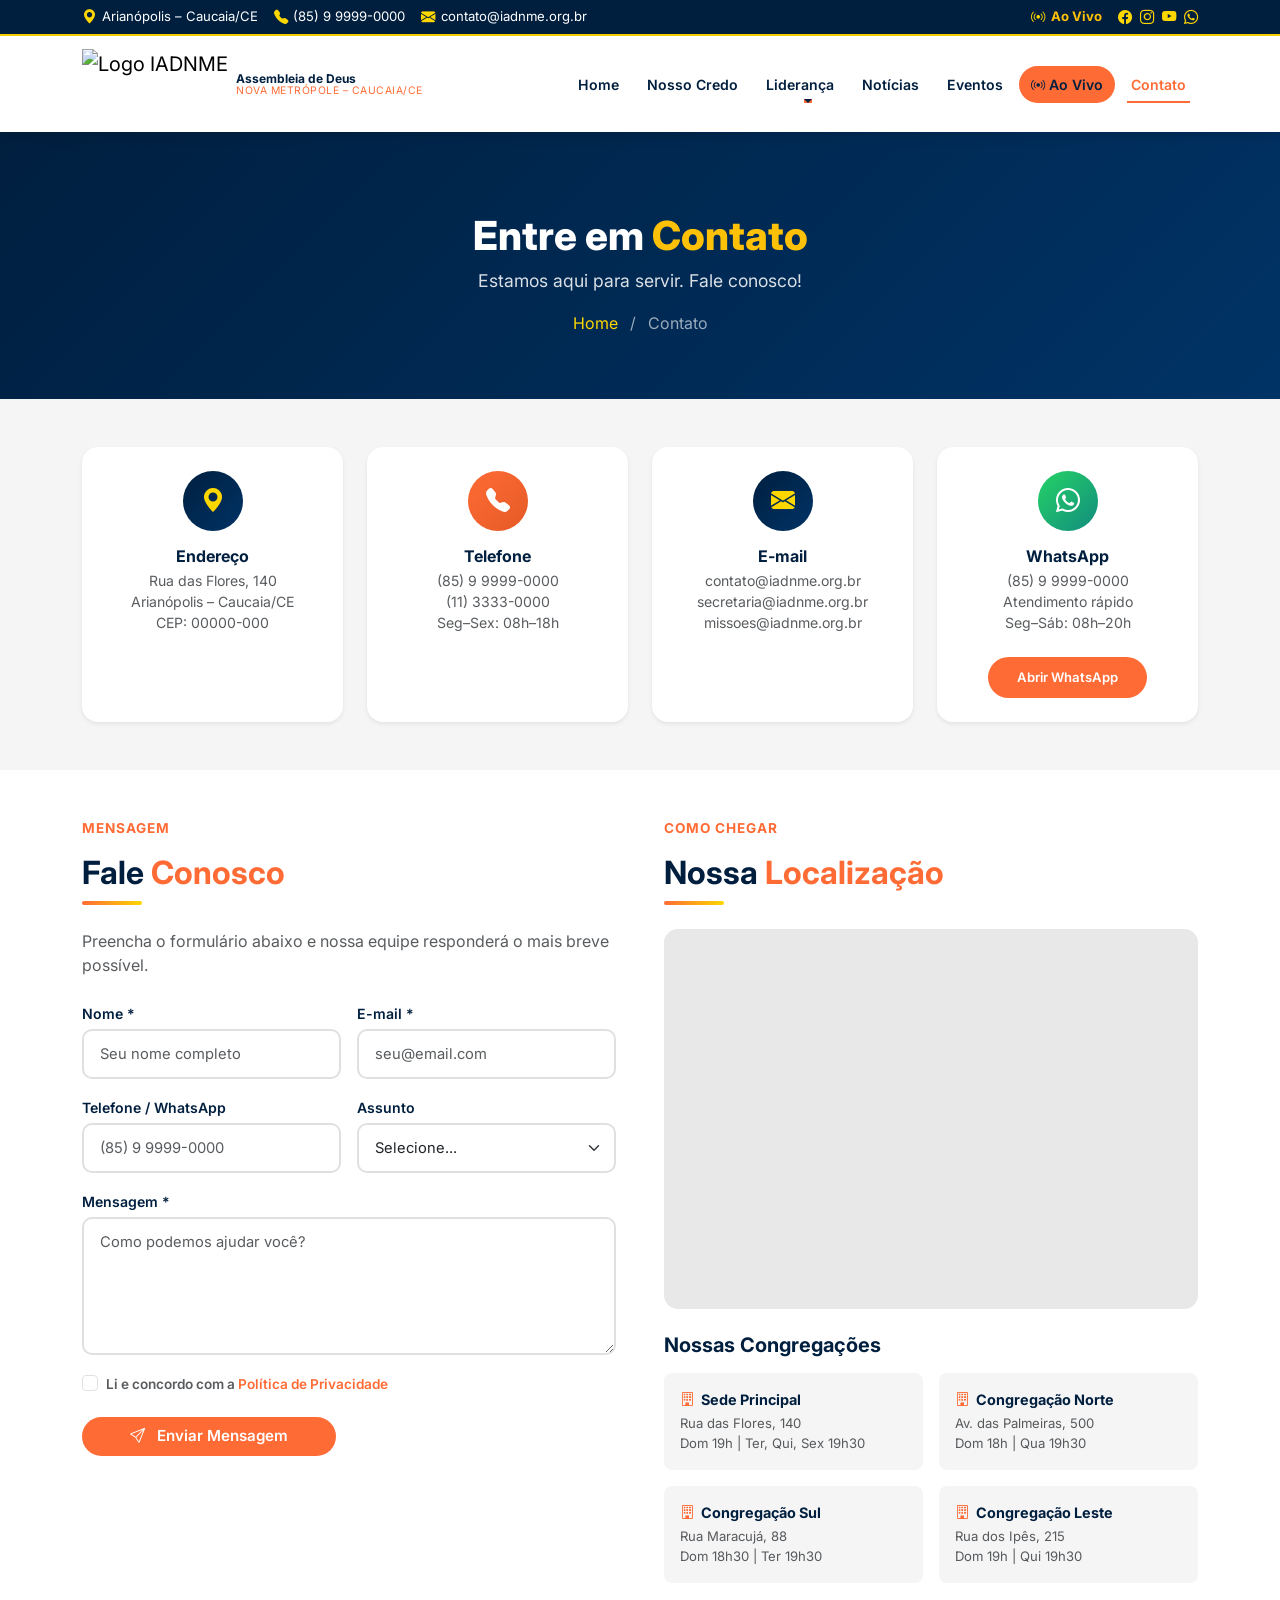
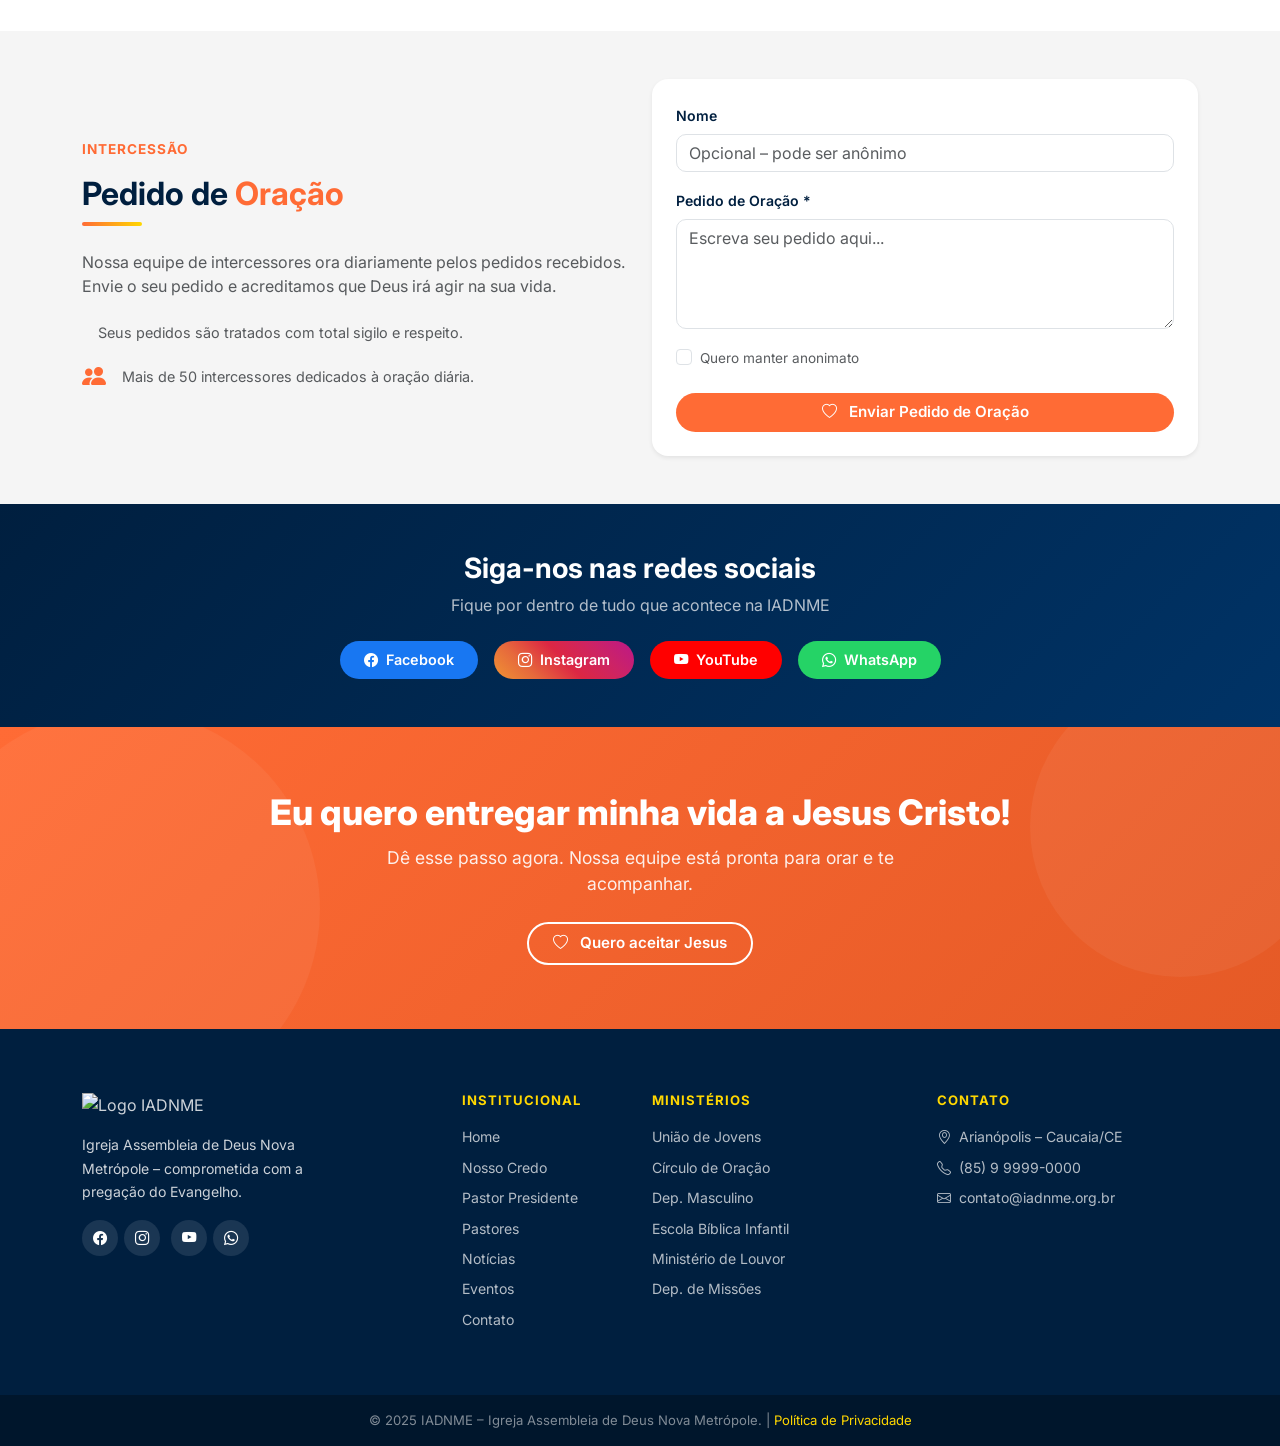
==== contato.html @ e9de9cc8 "feat: use real church images and update data (address, pastor, events) - Navbar logo: reference img/" ====
<!DOCTYPE html>
<html lang="pt-BR">
<head>
  <meta charset="UTF-8" />
  <meta name="viewport" content="width=device-width, initial-scale=1.0" />
  <title>Contato – IADNME</title>
  <link rel="stylesheet" href="https://cdn.jsdelivr.net/npm/bootstrap@5.3.3/dist/css/bootstrap.min.css" />
  <link rel="stylesheet" href="https://cdn.jsdelivr.net/npm/bootstrap-icons@1.11.3/font/bootstrap-icons.min.css" />
  <link href="https://fonts.googleapis.com/css2?family=Inter:wght@300;400;600;700;800&display=swap" rel="stylesheet" />
  <link rel="stylesheet" href="css/style.css" />
  <style>body { font-family: 'Inter', sans-serif; }</style>
</head>
<body>

<!-- TOP BAR -->
<div id="topbar">
  <div class="container">
    <div class="d-flex flex-wrap justify-content-between align-items-center gap-2">
      <div class="d-flex flex-wrap gap-3">
        <span class="topbar-item"><i class="bi bi-geo-alt-fill"></i> Arianópolis – Caucaia/CE</span>
        <span class="topbar-item"><i class="bi bi-telephone-fill"></i> (85) 9 9999-0000</span>
        <span class="topbar-item"><i class="bi bi-envelope-fill"></i> contato@iadnme.org.br</span>
      </div>
      <div class="d-flex align-items-center gap-3">
        <a href="culto-ao-vivo.html" class="topbar-item text-warning fw-bold"><i class="bi bi-broadcast"></i> Ao Vivo</a>
        <div class="d-flex gap-2">
          <a href="#"><i class="bi bi-facebook"></i></a><a href="#"><i class="bi bi-instagram"></i></a>
          <a href="#"><i class="bi bi-youtube"></i></a><a href="#"><i class="bi bi-whatsapp"></i></a>
        </div>
      </div>
    </div>
  </div>
</div>

<!-- NAVBAR -->
<nav id="mainNav" class="navbar navbar-expand-lg">
  <div class="container">
    <a class="navbar-brand d-flex align-items-center gap-2" href="index.html">
      <img src="img/logo.png" onerror="this.onerror=null;this.src='https://placehold.co/70x70/001F3F/FFD700?text=IADNME'" style="height:70px;width:auto;" alt="Logo IADNME" />
      <div class="brand-text d-none d-sm-block"><div class="brand-name">Assembleia de Deus</div><div class="brand-sub">Nova Metrópole – Caucaia/CE</div></div>
    </a>
    <button class="navbar-toggler border-0" type="button" data-bs-toggle="collapse" data-bs-target="#navMenu"><span class="navbar-toggler-icon"></span></button>
    <div class="collapse navbar-collapse" id="navMenu">
      <ul class="navbar-nav ms-auto align-items-lg-center gap-lg-1">
        <li class="nav-item"><a class="nav-link" href="index.html">Home</a></li>
        <li class="nav-item"><a class="nav-link" href="credo.html">Nosso Credo</a></li>
        <li class="nav-item dropdown">
          <a class="nav-link dropdown-toggle" href="#" data-bs-toggle="dropdown">Liderança</a>
          <ul class="dropdown-menu border-0 shadow">
            <li><a class="dropdown-item" href="pastor.html">Pastor Presidente</a></li>
            <li><a class="dropdown-item" href="pastores.html">Pastores</a></li>
          </ul>
        </li>
        <li class="nav-item"><a class="nav-link" href="noticias.html">Notícias</a></li>
        <li class="nav-item"><a class="nav-link" href="eventos.html">Eventos</a></li>
        <li class="nav-item"><a class="nav-link nav-ao-vivo" href="culto-ao-vivo.html"><i class="bi bi-broadcast me-1"></i>Ao Vivo</a></li>
        <li class="nav-item"><a class="nav-link active" href="contato.html">Contato</a></li>
      </ul>
    </div>
  </div>
</nav>

<!-- PAGE HERO -->
<section class="page-hero">
  <div class="container">
    <h1>Entre em <span class="text-warning">Contato</span></h1>
    <p class="mt-2">Estamos aqui para servir. Fale conosco!</p>
    <div class="breadcrumb-custom">
      <a href="index.html">Home</a> <span class="mx-2">/</span> <span>Contato</span>
    </div>
  </div>
</section>

<!-- CARDS DE CONTATO -->
<section class="py-5 bg-cinza">
  <div class="container">
    <div class="row g-4 justify-content-center">
      <div class="col-sm-6 col-lg-3">
        <div class="text-center p-4 rounded-4 bg-white shadow-sm h-100">
          <div style="width:60px;height:60px;background:linear-gradient(135deg,#001F3F,#003366);border-radius:50%;display:flex;align-items:center;justify-content:center;margin:0 auto 1rem;font-size:1.5rem;color:#FFD700;">
            <i class="bi bi-geo-alt-fill"></i>
          </div>
          <h6 class="fw-bold text-azul mb-1">Endereço</h6>
          <p class="text-muted" style="font-size:.88rem;">Rua das Flores, 140<br>Arianópolis – Caucaia/CE<br>CEP: 00000-000</p>
        </div>
      </div>
      <div class="col-sm-6 col-lg-3">
        <div class="text-center p-4 rounded-4 bg-white shadow-sm h-100">
          <div style="width:60px;height:60px;background:linear-gradient(135deg,#FF6B35,#e55a26);border-radius:50%;display:flex;align-items:center;justify-content:center;margin:0 auto 1rem;font-size:1.5rem;color:#fff;">
            <i class="bi bi-telephone-fill"></i>
          </div>
          <h6 class="fw-bold text-azul mb-1">Telefone</h6>
          <p class="text-muted" style="font-size:.88rem;">(85) 9 9999-0000<br>(11) 3333-0000<br>Seg–Sex: 08h–18h</p>
        </div>
      </div>
      <div class="col-sm-6 col-lg-3">
        <div class="text-center p-4 rounded-4 bg-white shadow-sm h-100">
          <div style="width:60px;height:60px;background:linear-gradient(135deg,#001F3F,#003366);border-radius:50%;display:flex;align-items:center;justify-content:center;margin:0 auto 1rem;font-size:1.5rem;color:#FFD700;">
            <i class="bi bi-envelope-fill"></i>
          </div>
          <h6 class="fw-bold text-azul mb-1">E-mail</h6>
          <p class="text-muted" style="font-size:.88rem;">contato@iadnme.org.br<br>secretaria@iadnme.org.br<br>missoes@iadnme.org.br</p>
        </div>
      </div>
      <div class="col-sm-6 col-lg-3">
        <div class="text-center p-4 rounded-4 bg-white shadow-sm h-100">
          <div style="width:60px;height:60px;background:linear-gradient(135deg,#25D366,#128C7E);border-radius:50%;display:flex;align-items:center;justify-content:center;margin:0 auto 1rem;font-size:1.5rem;color:#fff;">
            <i class="bi bi-whatsapp"></i>
          </div>
          <h6 class="fw-bold text-azul mb-1">WhatsApp</h6>
          <p class="text-muted" style="font-size:.88rem;">(85) 9 9999-0000<br>Atendimento rápido<br>Seg–Sáb: 08h–20h</p>
          <a href="#" class="btn-laranja mt-2" style="font-size:.82rem;">Abrir WhatsApp</a>
        </div>
      </div>
    </div>
  </div>
</section>

<!-- FORMULÁRIO + MAPA -->
<section id="localizacao" class="py-5">
  <div class="container">
    <div class="row g-5">
      <!-- Formulário -->
      <div class="col-lg-6">
        <p class="text-laranja fw-bold text-uppercase" style="font-size:.85rem;letter-spacing:1px;">Mensagem</p>
        <h2 class="section-title">Fale <span>Conosco</span></h2>
        <div class="section-divider" style="margin-left:0;"></div>
        <p class="text-muted mb-4">Preencha o formulário abaixo e nossa equipe responderá o mais breve possível.</p>

        <form id="formContato" class="contact-form">
          <div class="row g-3">
            <div class="col-sm-6">
              <label class="form-label">Nome *</label>
              <input type="text" class="form-control" placeholder="Seu nome completo" required />
            </div>
            <div class="col-sm-6">
              <label class="form-label">E-mail *</label>
              <input type="email" class="form-control" placeholder="seu@email.com" required />
            </div>
            <div class="col-sm-6">
              <label class="form-label">Telefone / WhatsApp</label>
              <input type="tel" class="form-control" placeholder="(85) 9 9999-0000" />
            </div>
            <div class="col-sm-6">
              <label class="form-label">Assunto</label>
              <select class="form-select">
                <option value="">Selecione...</option>
                <option>Informações gerais</option>
                <option>Pastoreio / Aconselhamento</option>
                <option>Pedido de oração</option>
                <option>Eventos / Reservas</option>
                <option>Missões</option>
                <option>Imprensa / Mídia</option>
                <option>Outros</option>
              </select>
            </div>
            <div class="col-12">
              <label class="form-label">Mensagem *</label>
              <textarea class="form-control" rows="5" placeholder="Como podemos ajudar você?" required></textarea>
            </div>
            <div class="col-12">
              <div class="form-check">
                <input class="form-check-input" type="checkbox" id="privCheck" required />
                <label class="form-check-label text-muted" for="privCheck" style="font-size:.85rem;">
                  Li e concordo com a <a href="#" class="text-laranja">Política de Privacidade</a>
                </label>
              </div>
            </div>
            <div class="col-12">
              <button type="submit" class="btn-laranja px-5 py-2">
                <i class="bi bi-send me-2"></i> Enviar Mensagem
              </button>
            </div>
          </div>
        </form>
      </div>

      <!-- Mapa e endereços -->
      <div class="col-lg-6">
        <p class="text-laranja fw-bold text-uppercase" style="font-size:.85rem;letter-spacing:1px;">Como chegar</p>
        <h2 class="section-title">Nossa <span>Localização</span></h2>
        <div class="section-divider" style="margin-left:0;"></div>

        <div class="mapa-placeholder mb-4">
          <iframe
            src="https://www.google.com/maps/embed?pb=!1m18!1m12!1m3!1d3657.975!2d-46.6333!3d-23.5505!2m3!1f0!2f0!3f0!3m2!1i1024!2i768!4f13.1!3m3!1m2!1s0x0%3A0x0!2zMjPCsDMzJzAxLjgiUyA0NsKwMzgnMDAuMCJX!5e0!3m2!1spt-BR!2sbr!4v1234567890"
            allowfullscreen loading="lazy" referrerpolicy="no-referrer-when-downgrade"
            title="Localização IADNME"></iframe>
        </div>

        <!-- Congregações -->
        <h5 class="fw-bold text-azul mb-3">Nossas Congregações</h5>
        <div class="row g-3">
          <div class="col-sm-6">
            <div class="p-3 rounded-3 bg-cinza">
              <div class="fw-bold text-azul" style="font-size:.9rem;"><i class="bi bi-building text-laranja me-1"></i> Sede Principal</div>
              <div class="text-muted" style="font-size:.82rem;margin-top:.25rem;">Rua das Flores, 140<br>Dom 19h | Ter, Qui, Sex 19h30</div>
            </div>
          </div>
          <div class="col-sm-6">
            <div class="p-3 rounded-3 bg-cinza">
              <div class="fw-bold text-azul" style="font-size:.9rem;"><i class="bi bi-building text-laranja me-1"></i> Congregação Norte</div>
              <div class="text-muted" style="font-size:.82rem;margin-top:.25rem;">Av. das Palmeiras, 500<br>Dom 18h | Qua 19h30</div>
            </div>
          </div>
          <div class="col-sm-6">
            <div class="p-3 rounded-3 bg-cinza">
              <div class="fw-bold text-azul" style="font-size:.9rem;"><i class="bi bi-building text-laranja me-1"></i> Congregação Sul</div>
              <div class="text-muted" style="font-size:.82rem;margin-top:.25rem;">Rua Maracujá, 88<br>Dom 18h30 | Ter 19h30</div>
            </div>
          </div>
          <div class="col-sm-6">
            <div class="p-3 rounded-3 bg-cinza">
              <div class="fw-bold text-azul" style="font-size:.9rem;"><i class="bi bi-building text-laranja me-1"></i> Congregação Leste</div>
              <div class="text-muted" style="font-size:.82rem;margin-top:.25rem;">Rua dos Ipês, 215<br>Dom 19h | Qui 19h30</div>
            </div>
          </div>
        </div>
      </div>
    </div>
  </div>
</section>

<!-- PEDIDO DE ORAÇÃO -->
<section class="py-5 bg-cinza">
  <div class="container">
    <div class="row align-items-center g-4">
      <div class="col-lg-6">
        <p class="text-laranja fw-bold text-uppercase" style="font-size:.85rem;letter-spacing:1px;">Intercessão</p>
        <h2 class="section-title">Pedido de <span>Oração</span></h2>
        <div class="section-divider" style="margin-left:0;"></div>
        <p class="text-muted mb-4">Nossa equipe de intercessores ora diariamente pelos pedidos recebidos. Envie o seu pedido e acreditamos que Deus irá agir na sua vida.</p>
        <div class="d-flex align-items-center gap-3 mb-3">
          <i class="bi bi-shield-check-fill text-laranja fs-4"></i>
          <span class="text-muted" style="font-size:.9rem;">Seus pedidos são tratados com total sigilo e respeito.</span>
        </div>
        <div class="d-flex align-items-center gap-3">
          <i class="bi bi-people-fill text-laranja fs-4"></i>
          <span class="text-muted" style="font-size:.9rem;">Mais de 50 intercessores dedicados à oração diária.</span>
        </div>
      </div>
      <div class="col-lg-6">
        <div class="p-4 rounded-4 bg-white shadow-sm">
          <form>
            <div class="mb-3">
              <label class="form-label fw-semibold" style="font-size:.88rem;color:#001F3F;">Nome</label>
              <input type="text" class="form-control" placeholder="Opcional – pode ser anônimo" style="border-radius:10px;" />
            </div>
            <div class="mb-3">
              <label class="form-label fw-semibold" style="font-size:.88rem;color:#001F3F;">Pedido de Oração *</label>
              <textarea class="form-control" rows="4" placeholder="Escreva seu pedido aqui..." required style="border-radius:10px;"></textarea>
            </div>
            <div class="mb-4">
              <div class="form-check">
                <input class="form-check-input" type="checkbox" id="anonCheck" />
                <label class="form-check-label text-muted" for="anonCheck" style="font-size:.85rem;">Quero manter anonimato</label>
              </div>
            </div>
            <button type="submit" class="btn-laranja w-100 py-2" onclick="this.closest('form').addEventListener('submit',function(e){e.preventDefault();})">
              <i class="bi bi-heart me-2"></i> Enviar Pedido de Oração
            </button>
          </form>
        </div>
      </div>
    </div>
  </div>
</section>

<!-- REDES SOCIAIS -->
<section class="py-5" style="background:linear-gradient(135deg,#001F3F,#003366);">
  <div class="container text-center">
    <h3 class="fw-bold text-white mb-2">Siga-nos nas redes sociais</h3>
    <p class="mb-4" style="color:rgba(255,255,255,.7);">Fique por dentro de tudo que acontece na IADNME</p>
    <div class="d-flex justify-content-center flex-wrap gap-3">
      <a href="#" class="d-flex align-items-center gap-2 px-4 py-2 rounded-pill fw-semibold" style="background:#1877F2;color:#fff;font-size:.9rem;">
        <i class="bi bi-facebook"></i> Facebook
      </a>
      <a href="#" class="d-flex align-items-center gap-2 px-4 py-2 rounded-pill fw-semibold" style="background:linear-gradient(45deg,#f09433,#e6683c,#dc2743,#cc2366,#bc1888);color:#fff;font-size:.9rem;">
        <i class="bi bi-instagram"></i> Instagram
      </a>
      <a href="#" class="d-flex align-items-center gap-2 px-4 py-2 rounded-pill fw-semibold" style="background:#FF0000;color:#fff;font-size:.9rem;">
        <i class="bi bi-youtube"></i> YouTube
      </a>
      <a href="#" class="d-flex align-items-center gap-2 px-4 py-2 rounded-pill fw-semibold" style="background:#25D366;color:#fff;font-size:.9rem;">
        <i class="bi bi-whatsapp"></i> WhatsApp
      </a>
    </div>
  </div>
</section>

<!-- CTA -->
<section id="cta-jesus">
  <div class="container">
    <h2>Eu quero entregar minha vida a Jesus Cristo!</h2>
    <p>Dê esse passo agora. Nossa equipe está pronta para orar e te acompanhar.</p>
    <button class="btn-outline-branco px-4 py-2" data-bs-toggle="modal" data-bs-target="#modalJesus">
      <i class="bi bi-heart me-2"></i> Quero aceitar Jesus
    </button>
  </div>
</section>

<!-- FOOTER -->
<footer id="footer">
  <div class="container">
    <div class="row g-4">
      <div class="col-lg-4 col-md-6">
        <div class="footer-brand">
          <img src="img/logo.png" onerror="this.onerror=null;this.src='https://placehold.co/70x70/FFD700/001F3F?text=IADNME'" style="height:70px;width:auto;" alt="Logo IADNME" />
          <p>Igreja Assembleia de Deus Nova Metrópole – comprometida com a pregação do Evangelho.</p>
          <div class="social-icons mt-3">
            <a href="#"><i class="bi bi-facebook"></i></a><a href="#"><i class="bi bi-instagram"></i></a>
            <a href="#"><i class="bi bi-youtube"></i></a><a href="#"><i class="bi bi-whatsapp"></i></a>
          </div>
        </div>
      </div>
      <div class="col-lg-2 col-md-6 col-6">
        <h6>Institucional</h6>
        <ul>
          <li><a href="index.html">Home</a></li><li><a href="credo.html">Nosso Credo</a></li>
          <li><a href="pastor.html">Pastor Presidente</a></li><li><a href="pastores.html">Pastores</a></li>
          <li><a href="noticias.html">Notícias</a></li><li><a href="eventos.html">Eventos</a></li>
          <li><a href="contato.html">Contato</a></li>
        </ul>
      </div>
      <div class="col-lg-3 col-md-6 col-6">
        <h6>Ministérios</h6>
        <ul>
          <li><a href="#">União de Jovens</a></li><li><a href="#">Círculo de Oração</a></li>
          <li><a href="#">Dep. Masculino</a></li><li><a href="#">Escola Bíblica Infantil</a></li>
          <li><a href="#">Ministério de Louvor</a></li><li><a href="#">Dep. de Missões</a></li>
        </ul>
      </div>
      <div class="col-lg-3 col-md-6">
        <h6>Contato</h6>
        <ul>
          <li><a href="#"><i class="bi bi-geo-alt me-1"></i> Arianópolis – Caucaia/CE</a></li>
          <li><a href="#"><i class="bi bi-telephone me-1"></i> (85) 9 9999-0000</a></li>
          <li><a href="#"><i class="bi bi-envelope me-1"></i> contato@iadnme.org.br</a></li>
        </ul>
      </div>
    </div>
  </div>
  <div class="footer-bottom"><div class="container">© 2025 IADNME – Igreja Assembleia de Deus Nova Metrópole. | <a href="#">Política de Privacidade</a></div></div>
</footer>

<div class="modal fade" id="modalJesus" tabindex="-1" aria-hidden="true">
  <div class="modal-dialog modal-dialog-centered">
    <div class="modal-content border-0 shadow">
      <div class="modal-header"><h5 class="modal-title fw-bold"><i class="bi bi-heart-fill me-2"></i> Quero Aceitar Jesus!</h5><button type="button" class="btn-close" data-bs-dismiss="modal"></button></div>
      <div class="modal-body p-4">
        <form id="formJesus">
          <div class="mb-3"><label class="form-label fw-semibold">Nome *</label><input type="text" class="form-control" id="jesusNome" required /></div>
          <div class="mb-3"><label class="form-label fw-semibold">WhatsApp</label><input type="tel" class="form-control" id="jesusPhone" /></div>
          <div class="mb-4"><label class="form-label fw-semibold">E-mail</label><input type="email" class="form-control" id="jesusEmail" /></div>
          <button type="submit" class="btn-laranja w-100 py-2"><i class="bi bi-heart me-2"></i> Quero Aceitar Jesus!</button>
        </form>
      </div>
    </div>
  </div>
</div>
<button id="scrollTop" title="Voltar ao topo"><i class="bi bi-chevron-up"></i></button>
<script src="https://cdn.jsdelivr.net/npm/bootstrap@5.3.3/dist/js/bootstrap.bundle.min.js"></script>
<script src="js/main.js"></script>
</body>
</html>
---- css/style.css ----
/* =============================================
   IADNME - Igreja Assembleia de Deus Nova Metrópole
   Stylesheet Principal
   ============================================= */

/* --- Variáveis de Cor --- */
:root {
  --azul-escuro: #001F3F;
  --dourado: #FFD700;
  --laranja: #FF6B35;
  --branco: #FFFFFF;
  --cinza-claro: #F5F5F5;
  --cinza-medio: #cccccc;
  --texto-escuro: #222222;
  --sombra: rgba(0,0,0,0.15);
}

/* --- Reset & Base --- */
*, *::before, *::after { box-sizing: border-box; margin: 0; padding: 0; }

body {
  font-family: 'Segoe UI', Tahoma, Geneva, Verdana, sans-serif;
  color: var(--texto-escuro);
  background: var(--branco);
  overflow-x: hidden;
}

a { text-decoration: none; color: inherit; }
a:hover { color: var(--laranja); }
img { max-width: 100%; }

/* --- Utilitários --- */
.text-dourado { color: var(--dourado); }
.text-laranja { color: var(--laranja); }
.text-azul    { color: var(--azul-escuro); }
.bg-azul      { background-color: var(--azul-escuro); }
.bg-cinza     { background-color: var(--cinza-claro); }
.bg-dourado   { background-color: var(--dourado); }

.section-title {
  font-size: 2rem;
  font-weight: 700;
  color: var(--azul-escuro);
  position: relative;
  margin-bottom: 0.5rem;
}
.section-title span { color: var(--laranja); }
.section-divider {
  width: 60px;
  height: 4px;
  background: linear-gradient(90deg, var(--laranja), var(--dourado));
  border-radius: 2px;
  margin: 0.5rem auto 1.5rem;
}

/* --- Botões --- */
.btn-laranja {
  background: var(--laranja);
  color: var(--branco);
  border: none;
  padding: 0.65rem 1.8rem;
  border-radius: 30px;
  font-weight: 600;
  font-size: 0.95rem;
  transition: background 0.3s, transform 0.2s;
  display: inline-block;
}
.btn-laranja:hover { background: #e55a26; color: var(--branco); transform: translateY(-2px); }

.btn-outline-azul {
  background: transparent;
  color: var(--azul-escuro);
  border: 2px solid var(--azul-escuro);
  padding: 0.6rem 1.6rem;
  border-radius: 30px;
  font-weight: 600;
  font-size: 0.95rem;
  transition: all 0.3s;
  display: inline-block;
}
.btn-outline-azul:hover { background: var(--azul-escuro); color: var(--branco); }

.btn-outline-branco {
  background: transparent;
  color: var(--branco);
  border: 2px solid var(--branco);
  padding: 0.6rem 1.6rem;
  border-radius: 30px;
  font-weight: 600;
  font-size: 0.95rem;
  transition: all 0.3s;
  display: inline-block;
}
.btn-outline-branco:hover { background: var(--branco); color: var(--azul-escuro); }

/* =============================================
   TOP BAR
   ============================================= */
#topbar {
  background: var(--azul-escuro);
  color: var(--branco);
  font-size: 0.82rem;
  padding: 0.4rem 0;
  border-bottom: 2px solid var(--dourado);
}
#topbar a { color: var(--cinza-medio); transition: color 0.2s; }
#topbar a:hover { color: var(--dourado); }
#topbar .topbar-item { display: flex; align-items: center; gap: 0.35rem; }
#topbar i { color: var(--dourado); font-size: 0.9rem; }

/* =============================================
   NAVBAR
   ============================================= */
#mainNav {
  background: var(--branco);
  box-shadow: 0 2px 12px var(--sombra);
  padding: 0.5rem 0;
  position: sticky;
  top: 0;
  z-index: 1000;
  transition: box-shadow 0.3s;
}
#mainNav.scrolled { box-shadow: 0 4px 20px rgba(0,0,0,0.2); }

.navbar-brand img { height: 70px; width: auto; }
.navbar-brand .brand-text { line-height: 1.1; }
.navbar-brand .brand-name { font-size: 0.75rem; font-weight: 700; color: var(--azul-escuro); }
.navbar-brand .brand-sub  { font-size: 0.65rem; color: var(--laranja); text-transform: uppercase; letter-spacing: 0.5px; }

.navbar-nav .nav-link {
  color: var(--azul-escuro) !important;
  font-weight: 600;
  font-size: 0.88rem;
  padding: 0.5rem 0.75rem !important;
  border-radius: 4px;
  transition: color 0.2s, background 0.2s;
  position: relative;
}
.navbar-nav .nav-link::after {
  content: '';
  position: absolute;
  bottom: 0; left: 50%; right: 50%;
  height: 2px;
  background: var(--laranja);
  transition: left 0.3s, right 0.3s;
}
.navbar-nav .nav-link:hover::after,
.navbar-nav .nav-link.active::after { left: 0.5rem; right: 0.5rem; }
.navbar-nav .nav-link:hover,
.navbar-nav .nav-link.active { color: var(--laranja) !important; }

.nav-ao-vivo {
  background: var(--laranja);
  color: var(--branco) !important;
  border-radius: 20px !important;
  padding: 0.4rem 1rem !important;
  animation: pulse-ao-vivo 2s infinite;
}
.nav-ao-vivo::after { display: none !important; }
.nav-ao-vivo:hover { background: #e55a26 !important; color: var(--branco) !important; }

@keyframes pulse-ao-vivo {
  0%, 100% { box-shadow: 0 0 0 0 rgba(255,107,53,0.4); }
  50% { box-shadow: 0 0 0 8px rgba(255,107,53,0); }
}

/* =============================================
   HERO CAROUSEL
   ============================================= */
#heroCarousel { margin-top: 0; }

.hero-slide {
  position: relative;
  height: 520px;
  background-size: cover;
  background-position: center;
  background-repeat: no-repeat;
  display: flex;
  align-items: center;
}
.hero-slide::before {
  content: '';
  position: absolute;
  inset: 0;
  background: linear-gradient(90deg, rgba(0,31,63,0.85) 0%, rgba(0,31,63,0.4) 60%, transparent 100%);
}
.hero-slide-1 { background-image: url('../img/banner-sede.jpg'); background-position: center center; }
.hero-slide-2 { background-image: url('https://images.unsplash.com/photo-1507003211169-0a1dd7228f2d?w=1400&q=80'); }
.hero-slide-3 { background-image: url('https://images.unsplash.com/photo-1574071318508-1cdbab80d002?w=1400&q=80'); }

.hero-content {
  position: relative;
  z-index: 2;
  color: var(--branco);
  max-width: 600px;
}
.hero-content .tag {
  display: inline-block;
  background: var(--laranja);
  color: var(--branco);
  font-size: 0.75rem;
  font-weight: 700;
  letter-spacing: 1px;
  text-transform: uppercase;
  padding: 0.25rem 0.9rem;
  border-radius: 20px;
  margin-bottom: 1rem;
}
.hero-content h1 {
  font-size: 3rem;
  font-weight: 800;
  line-height: 1.1;
  margin-bottom: 0.5rem;
  text-shadow: 0 2px 8px rgba(0,0,0,0.4);
}
.hero-content h1 span { color: var(--dourado); }
.hero-content p {
  font-size: 1.1rem;
  opacity: 0.9;
  margin-bottom: 1.5rem;
  text-shadow: 0 1px 4px rgba(0,0,0,0.3);
}

.carousel-control-prev-icon,
.carousel-control-next-icon {
  background-color: var(--laranja);
  border-radius: 50%;
  padding: 1rem;
  background-size: 50%;
}
.carousel-indicators [data-bs-target] {
  background-color: var(--dourado);
  width: 10px;
  height: 10px;
  border-radius: 50%;
}

/* =============================================
   ACESSO RÁPIDO
   ============================================= */
#acesso-rapido {
  background: var(--azul-escuro);
  padding: 2rem 0;
}
.acesso-card {
  display: flex;
  flex-direction: column;
  align-items: center;
  gap: 0.5rem;
  color: var(--branco);
  padding: 1.2rem 1rem;
  border-radius: 12px;
  transition: background 0.3s, transform 0.2s;
  cursor: pointer;
  text-decoration: none;
}
.acesso-card:hover { background: rgba(255,255,255,0.1); transform: translateY(-4px); color: var(--dourado); }
.acesso-card i {
  font-size: 2.2rem;
  color: var(--dourado);
  transition: transform 0.3s;
}
.acesso-card:hover i { transform: scale(1.1); }
.acesso-card span { font-size: 0.82rem; font-weight: 600; text-transform: uppercase; letter-spacing: 0.5px; }

/* =============================================
   VERSÍCULO DESTAQUE
   ============================================= */
#versiculo {
  background: linear-gradient(135deg, var(--laranja) 0%, #e55a26 100%);
  padding: 2.5rem 0;
  text-align: center;
  color: var(--branco);
}
#versiculo blockquote {
  font-size: 1.4rem;
  font-style: italic;
  font-weight: 300;
  max-width: 800px;
  margin: 0 auto;
  line-height: 1.6;
}
#versiculo cite { font-size: 0.95rem; font-style: normal; font-weight: 700; opacity: 0.85; }

/* =============================================
   SOBRE A IGREJA
   ============================================= */
#sobre { padding: 5rem 0; }
.sobre-img {
  border-radius: 16px;
  overflow: hidden;
  box-shadow: 0 12px 40px rgba(0,31,63,0.15);
}
.sobre-img img { width: 100%; height: 420px; object-fit: cover; }
.sobre-stats {
  display: grid;
  grid-template-columns: repeat(3, 1fr);
  gap: 1rem;
  margin-top: 2rem;
}
.stat-item { text-align: center; padding: 1rem; background: var(--cinza-claro); border-radius: 10px; }
.stat-item .numero { font-size: 2rem; font-weight: 800; color: var(--laranja); }
.stat-item .label { font-size: 0.78rem; color: #666; font-weight: 600; text-transform: uppercase; }

/* =============================================
   EVENTOS
   ============================================= */
#eventos { padding: 5rem 0; background: var(--cinza-claro); }

.evento-card {
  background: var(--branco);
  border-radius: 14px;
  overflow: hidden;
  box-shadow: 0 4px 20px var(--sombra);
  transition: transform 0.3s, box-shadow 0.3s;
  height: 100%;
}
.evento-card:hover { transform: translateY(-6px); box-shadow: 0 12px 35px rgba(0,0,0,0.15); }
.evento-card .card-img { position: relative; overflow: hidden; height: 200px; }
.evento-card .card-img img { width: 100%; height: 100%; object-fit: cover; transition: transform 0.4s; }
.evento-card:hover .card-img img { transform: scale(1.05); }
.evento-card .card-date {
  position: absolute;
  top: 12px; left: 12px;
  background: var(--laranja);
  color: var(--branco);
  border-radius: 8px;
  padding: 0.3rem 0.6rem;
  text-align: center;
  line-height: 1.1;
}
.evento-card .card-date .dia { font-size: 1.4rem; font-weight: 800; }
.evento-card .card-date .mes { font-size: 0.7rem; font-weight: 600; text-transform: uppercase; }
.evento-card .card-body { padding: 1.2rem; }
.evento-card .card-body h5 { font-weight: 700; color: var(--azul-escuro); margin-bottom: 0.5rem; }
.evento-card .card-body p { font-size: 0.88rem; color: #666; margin-bottom: 1rem; }
.evento-card .card-meta { font-size: 0.8rem; color: #888; display: flex; align-items: center; gap: 0.4rem; }

/* =============================================
   CULTO AO VIVO
   ============================================= */
#culto-ao-vivo {
  padding: 5rem 0;
  background: linear-gradient(135deg, var(--azul-escuro) 0%, #003366 100%);
  color: var(--branco);
}
.live-badge {
  display: inline-flex;
  align-items: center;
  gap: 0.5rem;
  background: rgba(255,107,53,0.2);
  border: 1px solid var(--laranja);
  color: var(--laranja);
  padding: 0.3rem 0.8rem;
  border-radius: 20px;
  font-size: 0.8rem;
  font-weight: 700;
  text-transform: uppercase;
  margin-bottom: 1rem;
}
.live-badge .dot {
  width: 8px; height: 8px;
  background: var(--laranja);
  border-radius: 50%;
  animation: blink 1.2s infinite;
}
@keyframes blink { 0%, 100% { opacity: 1; } 50% { opacity: 0; } }

.horarios-culto { list-style: none; }
.horarios-culto li {
  display: flex;
  align-items: center;
  gap: 0.8rem;
  padding: 0.75rem 0;
  border-bottom: 1px solid rgba(255,255,255,0.1);
  font-size: 0.95rem;
}
.horarios-culto li:last-child { border-bottom: none; }
.horarios-culto li i { color: var(--dourado); width: 18px; }
.horarios-culto .dia-semana { font-weight: 700; min-width: 110px; }
.horarios-culto .horario { color: var(--dourado); font-weight: 600; }

.video-placeholder {
  background: rgba(0,0,0,0.3);
  border-radius: 14px;
  aspect-ratio: 16/9;
  display: flex;
  flex-direction: column;
  align-items: center;
  justify-content: center;
  gap: 1rem;
  border: 2px solid rgba(255,255,255,0.1);
  cursor: pointer;
  transition: border-color 0.3s;
}
.video-placeholder:hover { border-color: var(--laranja); }
.video-placeholder .play-btn {
  width: 70px; height: 70px;
  background: var(--laranja);
  border-radius: 50%;
  display: flex;
  align-items: center;
  justify-content: center;
  font-size: 1.8rem;
  color: var(--branco);
  transition: transform 0.3s, background 0.3s;
}
.video-placeholder:hover .play-btn { transform: scale(1.1); background: #e55a26; }
.video-placeholder p { color: rgba(255,255,255,0.7); font-size: 0.9rem; }

/* =============================================
   MINISTÉRIOS
   ============================================= */
#ministerios { padding: 5rem 0; }
.ministerio-card {
  text-align: center;
  padding: 2rem 1.5rem;
  border-radius: 14px;
  border: 2px solid transparent;
  transition: all 0.3s;
  cursor: pointer;
}
.ministerio-card:hover {
  border-color: var(--laranja);
  box-shadow: 0 8px 30px rgba(255,107,53,0.15);
  transform: translateY(-4px);
}
.ministerio-card .icon {
  width: 70px; height: 70px;
  background: linear-gradient(135deg, var(--azul-escuro), #003a70);
  border-radius: 50%;
  display: flex;
  align-items: center;
  justify-content: center;
  margin: 0 auto 1rem;
  font-size: 1.8rem;
  color: var(--dourado);
  transition: background 0.3s;
}
.ministerio-card:hover .icon { background: linear-gradient(135deg, var(--laranja), #e55a26); }
.ministerio-card h5 { font-weight: 700; color: var(--azul-escuro); margin-bottom: 0.5rem; }
.ministerio-card p { font-size: 0.87rem; color: #666; }

/* =============================================
   PASTOR PRESIDENTE
   ============================================= */
#pastor { padding: 5rem 0; background: var(--cinza-claro); }
.pastor-img-wrap {
  position: relative;
  display: inline-block;
}
.pastor-img-wrap img {
  width: 320px;
  height: 420px;
  object-fit: cover;
  border-radius: 16px;
  box-shadow: 0 12px 40px rgba(0,31,63,0.2);
}
.pastor-img-wrap::before {
  content: '';
  position: absolute;
  top: -10px; left: -10px;
  right: 10px; bottom: 10px;
  border: 3px solid var(--dourado);
  border-radius: 16px;
  z-index: -1;
}
.pastor-quote {
  font-size: 1.15rem;
  font-style: italic;
  color: #555;
  border-left: 4px solid var(--laranja);
  padding-left: 1rem;
  margin: 1.5rem 0;
  line-height: 1.7;
}

/* =============================================
   PASTORES
   ============================================= */
#pastores { padding: 5rem 0; }
.pastor-card {
  text-align: center;
  border-radius: 14px;
  overflow: hidden;
  background: var(--branco);
  box-shadow: 0 4px 20px var(--sombra);
  transition: transform 0.3s, box-shadow 0.3s;
}
.pastor-card:hover { transform: translateY(-6px); box-shadow: 0 12px 35px rgba(0,0,0,0.15); }
.pastor-card .foto { position: relative; overflow: hidden; height: 240px; }
.pastor-card .foto img { width: 100%; height: 100%; object-fit: cover; transition: transform 0.4s; }
.pastor-card:hover .foto img { transform: scale(1.05); }
.pastor-card .overlay {
  position: absolute;
  bottom: 0; left: 0; right: 0;
  background: linear-gradient(transparent, rgba(0,31,63,0.8));
  padding: 1rem;
  color: var(--branco);
}
.pastor-card .overlay h6 { font-weight: 700; margin: 0; }
.pastor-card .overlay small { color: var(--dourado); font-size: 0.78rem; }
.pastor-card .pastor-info { padding: 1rem; }
.pastor-card .pastor-info p { font-size: 0.85rem; color: #666; margin: 0; }

/* =============================================
   NOTÍCIAS
   ============================================= */
#noticias { padding: 5rem 0; background: var(--cinza-claro); }
.noticia-card {
  background: var(--branco);
  border-radius: 14px;
  overflow: hidden;
  box-shadow: 0 4px 20px var(--sombra);
  transition: transform 0.3s, box-shadow 0.3s;
  height: 100%;
}
.noticia-card:hover { transform: translateY(-5px); box-shadow: 0 12px 35px rgba(0,0,0,0.15); }
.noticia-card .card-img { height: 200px; overflow: hidden; }
.noticia-card .card-img img { width: 100%; height: 100%; object-fit: cover; transition: transform 0.4s; }
.noticia-card:hover .card-img img { transform: scale(1.05); }
.noticia-card .card-body { padding: 1.2rem; }
.noticia-card .categoria {
  display: inline-block;
  background: var(--cinza-claro);
  color: var(--laranja);
  font-size: 0.72rem;
  font-weight: 700;
  text-transform: uppercase;
  letter-spacing: 0.5px;
  padding: 0.2rem 0.6rem;
  border-radius: 4px;
  margin-bottom: 0.5rem;
}
.noticia-card h5 { font-weight: 700; color: var(--azul-escuro); font-size: 1rem; margin-bottom: 0.5rem; }
.noticia-card p { font-size: 0.85rem; color: #666; }
.noticia-card .data { font-size: 0.78rem; color: #999; display: flex; align-items: center; gap: 0.3rem; }

/* =============================================
   CTA - ENTREGA DE VIDA
   ============================================= */
#cta-jesus {
  background: linear-gradient(135deg, var(--laranja) 0%, #e55a26 100%);
  padding: 4rem 0;
  text-align: center;
  color: var(--branco);
  position: relative;
  overflow: hidden;
}
#cta-jesus::before {
  content: '';
  position: absolute;
  top: -50px; right: -50px;
  width: 300px; height: 300px;
  background: rgba(255,255,255,0.05);
  border-radius: 50%;
}
#cta-jesus::after {
  content: '';
  position: absolute;
  bottom: -80px; left: -80px;
  width: 400px; height: 400px;
  background: rgba(255,255,255,0.05);
  border-radius: 50%;
}
#cta-jesus h2 { font-size: 2.2rem; font-weight: 800; margin-bottom: 0.75rem; }
#cta-jesus p { font-size: 1.1rem; opacity: 0.9; margin-bottom: 1.5rem; max-width: 600px; margin-left: auto; margin-right: auto; }

/* =============================================
   LOCALIZAÇÃO
   ============================================= */
#localizacao { padding: 5rem 0; }
.mapa-placeholder {
  background: #e8e8e8;
  border-radius: 14px;
  height: 380px;
  display: flex;
  flex-direction: column;
  align-items: center;
  justify-content: center;
  gap: 1rem;
  color: #666;
  overflow: hidden;
  position: relative;
}
.mapa-placeholder iframe {
  width: 100%; height: 100%;
  border: none;
  border-radius: 14px;
}
.endereco-item {
  display: flex;
  align-items: flex-start;
  gap: 1rem;
  margin-bottom: 1.5rem;
}
.endereco-item .icon {
  width: 44px; height: 44px;
  background: var(--cinza-claro);
  border-radius: 50%;
  display: flex;
  align-items: center;
  justify-content: center;
  flex-shrink: 0;
  color: var(--laranja);
  font-size: 1.1rem;
}
.endereco-item h6 { font-weight: 700; color: var(--azul-escuro); margin-bottom: 0.2rem; }
.endereco-item p { font-size: 0.9rem; color: #666; margin: 0; }

/* =============================================
   FOOTER
   ============================================= */
#footer {
  background: var(--azul-escuro);
  color: rgba(255,255,255,0.8);
  padding: 4rem 0 0;
}
#footer .footer-brand img { height: 70px; margin-bottom: 1rem; }
#footer .footer-brand p { font-size: 0.88rem; line-height: 1.7; max-width: 280px; }
#footer h6 {
  color: var(--dourado);
  font-weight: 700;
  font-size: 0.82rem;
  text-transform: uppercase;
  letter-spacing: 1px;
  margin-bottom: 1rem;
}
#footer ul { list-style: none; padding: 0; }
#footer ul li { margin-bottom: 0.4rem; }
#footer ul li a { font-size: 0.88rem; color: rgba(255,255,255,0.7); transition: color 0.2s; }
#footer ul li a:hover { color: var(--dourado); padding-left: 4px; }
#footer .social-icons a {
  width: 36px; height: 36px;
  background: rgba(255,255,255,0.1);
  border-radius: 50%;
  display: inline-flex;
  align-items: center;
  justify-content: center;
  color: var(--branco);
  font-size: 0.9rem;
  transition: background 0.3s, color 0.3s;
  margin-right: 0.4rem;
}
#footer .social-icons a:hover { background: var(--laranja); color: var(--branco); }
.footer-bottom {
  background: rgba(0,0,0,0.3);
  margin-top: 3rem;
  padding: 1rem 0;
  text-align: center;
  font-size: 0.82rem;
  color: rgba(255,255,255,0.5);
}
.footer-bottom a { color: var(--dourado); }

/* =============================================
   PAGE HERO (páginas internas)
   ============================================= */
.page-hero {
  background: linear-gradient(135deg, var(--azul-escuro) 0%, #003366 100%);
  color: var(--branco);
  padding: 5rem 0 4rem;
  text-align: center;
  position: relative;
  overflow: hidden;
}
.page-hero::before {
  content: '';
  position: absolute;
  inset: 0;
  background: url('https://images.unsplash.com/photo-1438232992991-995b671a1d96?w=1400&q=80') center/cover no-repeat;
  opacity: 0.08;
}
.page-hero h1 { font-size: 2.5rem; font-weight: 800; position: relative; }
.page-hero p { font-size: 1.1rem; opacity: 0.85; position: relative; max-width: 600px; margin: 0 auto; }
.breadcrumb-custom { position: relative; margin-top: 1rem; }
.breadcrumb-custom a { color: var(--dourado); }
.breadcrumb-custom span { opacity: 0.6; }

/* =============================================
   FORMULÁRIO CONTATO
   ============================================= */
.contact-form .form-control,
.contact-form .form-select {
  border: 2px solid #e0e0e0;
  border-radius: 10px;
  padding: 0.75rem 1rem;
  font-size: 0.92rem;
  transition: border-color 0.3s;
}
.contact-form .form-control:focus,
.contact-form .form-select:focus {
  border-color: var(--laranja);
  box-shadow: 0 0 0 3px rgba(255,107,53,0.1);
}
.contact-form label { font-weight: 600; font-size: 0.88rem; color: var(--azul-escuro); margin-bottom: 0.3rem; }

/* =============================================
   SCROLL TO TOP
   ============================================= */
#scrollTop {
  position: fixed;
  bottom: 2rem;
  right: 2rem;
  width: 44px; height: 44px;
  background: var(--laranja);
  color: var(--branco);
  border: none;
  border-radius: 50%;
  font-size: 1rem;
  display: flex;
  align-items: center;
  justify-content: center;
  cursor: pointer;
  opacity: 0;
  transform: translateY(20px);
  transition: opacity 0.3s, transform 0.3s;
  z-index: 999;
  box-shadow: 0 4px 12px rgba(255,107,53,0.4);
}
#scrollTop.visible { opacity: 1; transform: translateY(0); }
#scrollTop:hover { background: #e55a26; }

/* =============================================
   MODAL ENTREGA DE VIDA
   ============================================= */
#modalJesus .modal-header {
  background: linear-gradient(135deg, var(--laranja), #e55a26);
  color: var(--branco);
  border: none;
}
#modalJesus .modal-header .btn-close { filter: invert(1); }
#modalJesus .form-control:focus { border-color: var(--laranja); box-shadow: 0 0 0 3px rgba(255,107,53,0.1); }

/* =============================================
   RESPONSIVIDADE
   ============================================= */
@media (max-width: 992px) {
  .hero-slide { height: 400px; }
  .hero-content h1 { font-size: 2.2rem; }
  .navbar-nav .nav-link::after { display: none; }
}

@media (max-width: 768px) {
  .hero-slide { height: 340px; }
  .hero-content h1 { font-size: 1.8rem; }
  .hero-content p { font-size: 0.95rem; }
  #topbar .d-flex { flex-wrap: wrap; gap: 0.3rem; }
  .section-title { font-size: 1.6rem; }
  .sobre-stats { grid-template-columns: repeat(3, 1fr); }
  .pastor-img-wrap img { width: 100%; height: 350px; }
}

@media (max-width: 576px) {
  .hero-slide { height: 300px; }
  .hero-content h1 { font-size: 1.5rem; }
  .sobre-stats { grid-template-columns: repeat(2, 1fr); }
}
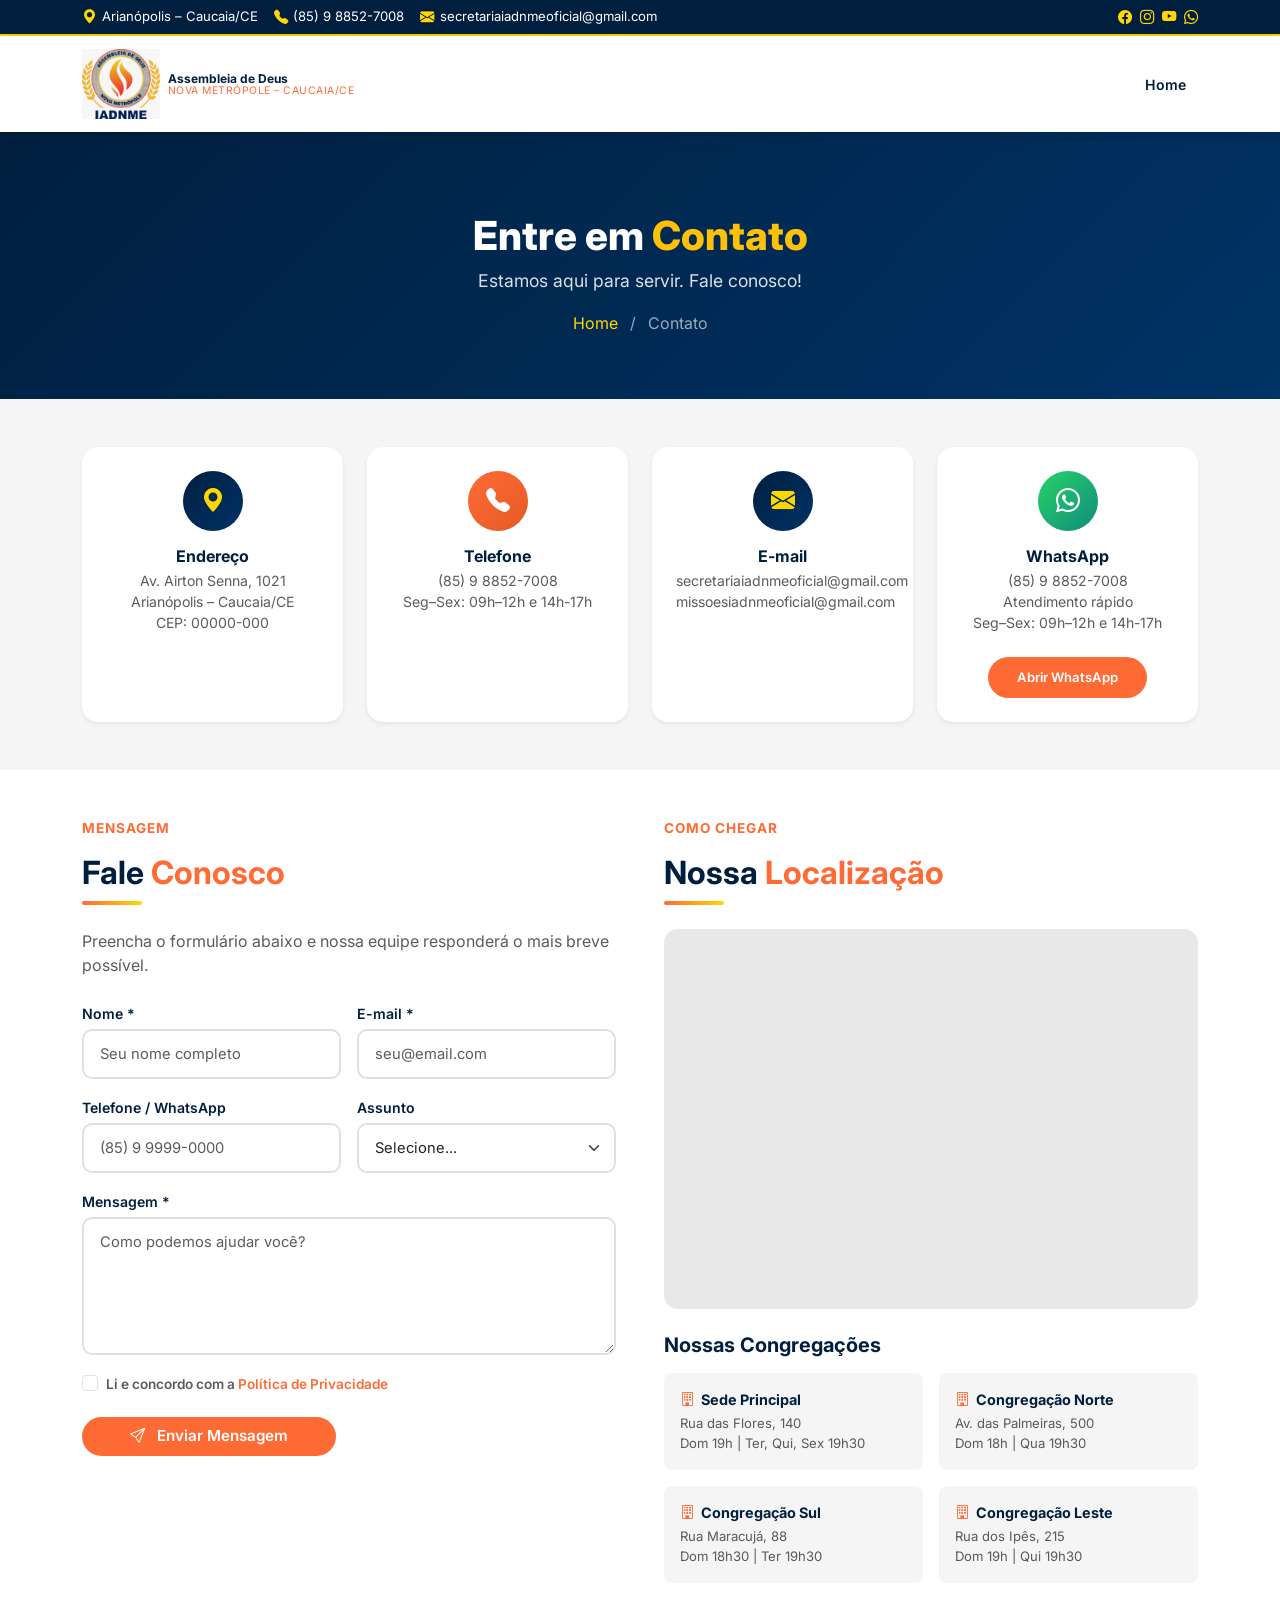
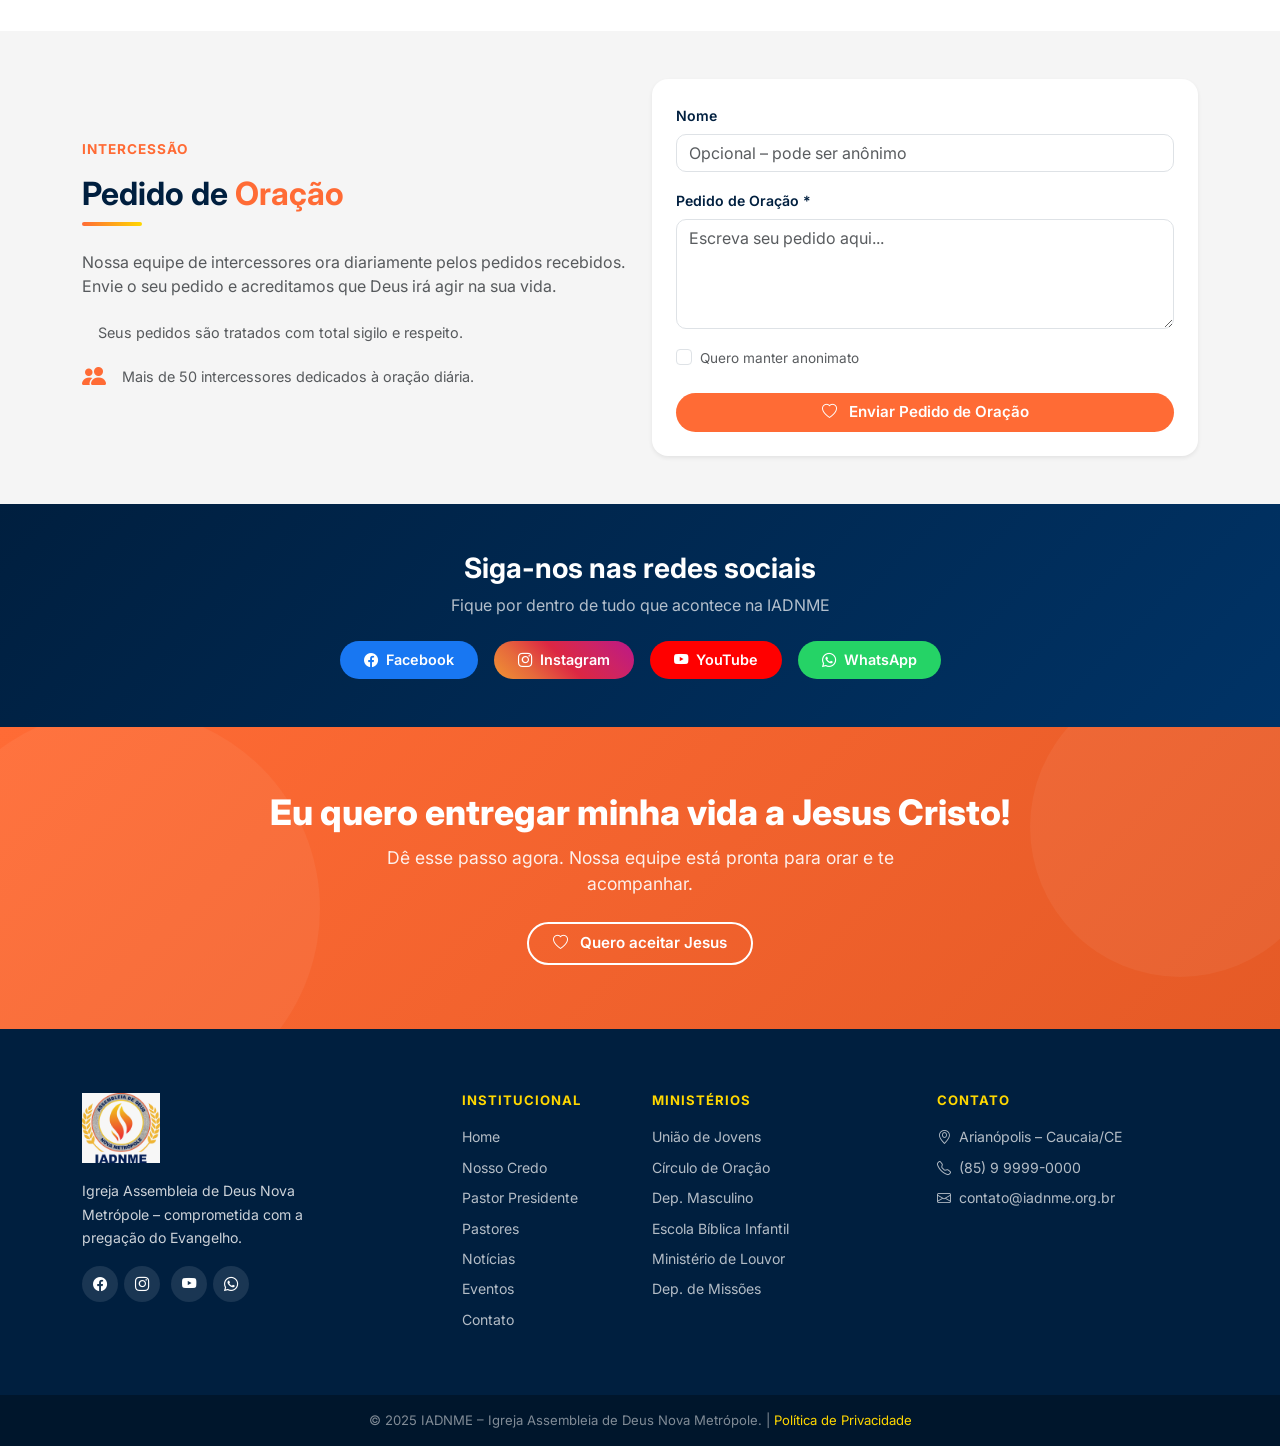
==== commit d5dd8c52: "Update contato.html Atualização Dados Contato" ====
--- a/contato.html
+++ b/contato.html
@@ -18,11 +18,11 @@
     <div class="d-flex flex-wrap justify-content-between align-items-center gap-2">
       <div class="d-flex flex-wrap gap-3">
         <span class="topbar-item"><i class="bi bi-geo-alt-fill"></i> Arianópolis – Caucaia/CE</span>
-        <span class="topbar-item"><i class="bi bi-telephone-fill"></i> (85) 9 9999-0000</span>
-        <span class="topbar-item"><i class="bi bi-envelope-fill"></i> contato@iadnme.org.br</span>
+        <span class="topbar-item"><i class="bi bi-telephone-fill"></i> (85) 9 8852-7008</span>
+        <span class="topbar-item"><i class="bi bi-envelope-fill"></i> secretariaiadnmeoficial@gmail.com</span>
       </div>
       <div class="d-flex align-items-center gap-3">
-        <a href="culto-ao-vivo.html" class="topbar-item text-warning fw-bold"><i class="bi bi-broadcast"></i> Ao Vivo</a>
+       <!-- <a href="culto-ao-vivo.html" class="topbar-item text-warning fw-bold"><i class="bi bi-broadcast"></i> Ao Vivo</a> -->
         <div class="d-flex gap-2">
           <a href="#"><i class="bi bi-facebook"></i></a><a href="#"><i class="bi bi-instagram"></i></a>
           <a href="#"><i class="bi bi-youtube"></i></a><a href="#"><i class="bi bi-whatsapp"></i></a>
@@ -43,7 +43,7 @@
     <div class="collapse navbar-collapse" id="navMenu">
       <ul class="navbar-nav ms-auto align-items-lg-center gap-lg-1">
         <li class="nav-item"><a class="nav-link" href="index.html">Home</a></li>
-        <li class="nav-item"><a class="nav-link" href="credo.html">Nosso Credo</a></li>
+      <!--  <li class="nav-item"><a class="nav-link" href="credo.html">Nosso Credo</a></li>
         <li class="nav-item dropdown">
           <a class="nav-link dropdown-toggle" href="#" data-bs-toggle="dropdown">Liderança</a>
           <ul class="dropdown-menu border-0 shadow">
@@ -54,7 +54,7 @@
         <li class="nav-item"><a class="nav-link" href="noticias.html">Notícias</a></li>
         <li class="nav-item"><a class="nav-link" href="eventos.html">Eventos</a></li>
         <li class="nav-item"><a class="nav-link nav-ao-vivo" href="culto-ao-vivo.html"><i class="bi bi-broadcast me-1"></i>Ao Vivo</a></li>
-        <li class="nav-item"><a class="nav-link active" href="contato.html">Contato</a></li>
+        <li class="nav-item"><a class="nav-link active" href="contato.html">Contato</a></li> -->
       </ul>
     </div>
   </div>
@@ -81,7 +81,7 @@
             <i class="bi bi-geo-alt-fill"></i>
           </div>
           <h6 class="fw-bold text-azul mb-1">Endereço</h6>
-          <p class="text-muted" style="font-size:.88rem;">Rua das Flores, 140<br>Arianópolis – Caucaia/CE<br>CEP: 00000-000</p>
+          <p class="text-muted" style="font-size:.88rem;">Av. Airton Senna, 1021<br>Arianópolis – Caucaia/CE<br>CEP: 00000-000</p>
         </div>
       </div>
       <div class="col-sm-6 col-lg-3">
@@ -90,7 +90,7 @@
             <i class="bi bi-telephone-fill"></i>
           </div>
           <h6 class="fw-bold text-azul mb-1">Telefone</h6>
-          <p class="text-muted" style="font-size:.88rem;">(85) 9 9999-0000<br>(11) 3333-0000<br>Seg–Sex: 08h–18h</p>
+          <p class="text-muted" style="font-size:.88rem;">(85) 9 8852-7008<br>Seg–Sex: 09h–12h e 14h-17h</p>
         </div>
       </div>
       <div class="col-sm-6 col-lg-3">
@@ -99,7 +99,7 @@
             <i class="bi bi-envelope-fill"></i>
           </div>
           <h6 class="fw-bold text-azul mb-1">E-mail</h6>
-          <p class="text-muted" style="font-size:.88rem;">contato@iadnme.org.br<br>secretaria@iadnme.org.br<br>missoes@iadnme.org.br</p>
+          <p class="text-muted" style="font-size:.88rem;">secretariaiadnmeoficial@gmail.com<br>missoesiadnmeoficial@gmail.com</p>
         </div>
       </div>
       <div class="col-sm-6 col-lg-3">
@@ -108,7 +108,7 @@
             <i class="bi bi-whatsapp"></i>
           </div>
           <h6 class="fw-bold text-azul mb-1">WhatsApp</h6>
-          <p class="text-muted" style="font-size:.88rem;">(85) 9 9999-0000<br>Atendimento rápido<br>Seg–Sáb: 08h–20h</p>
+          <p class="text-muted" style="font-size:.88rem;">(85) 9 8852-7008<br>Atendimento rápido<br>Seg–Sex: 09h–12h e 14h-17h</p>
           <a href="#" class="btn-laranja mt-2" style="font-size:.82rem;">Abrir WhatsApp</a>
         </div>
       </div>
--- a/css/style.css
+++ b/css/style.css
@@ -184,9 +184,9 @@
   inset: 0;
   background: linear-gradient(90deg, rgba(0,31,63,0.85) 0%, rgba(0,31,63,0.4) 60%, transparent 100%);
 }
-.hero-slide-1 { background-image: url('../img/banner-sede.jpg'); background-position: center center; }
-.hero-slide-2 { background-image: url('https://images.unsplash.com/photo-1507003211169-0a1dd7228f2d?w=1400&q=80'); }
-.hero-slide-3 { background-image: url('https://images.unsplash.com/photo-1574071318508-1cdbab80d002?w=1400&q=80'); }
+.hero-slide-1 { background-color: var(--azul-escuro); }
+.hero-slide-2 { background-image: url('../img/banner-sede.JPG'); background-position: center center; }
+.hero-slide-2::before { display: none; }
 
 .hero-content {
   position: relative;
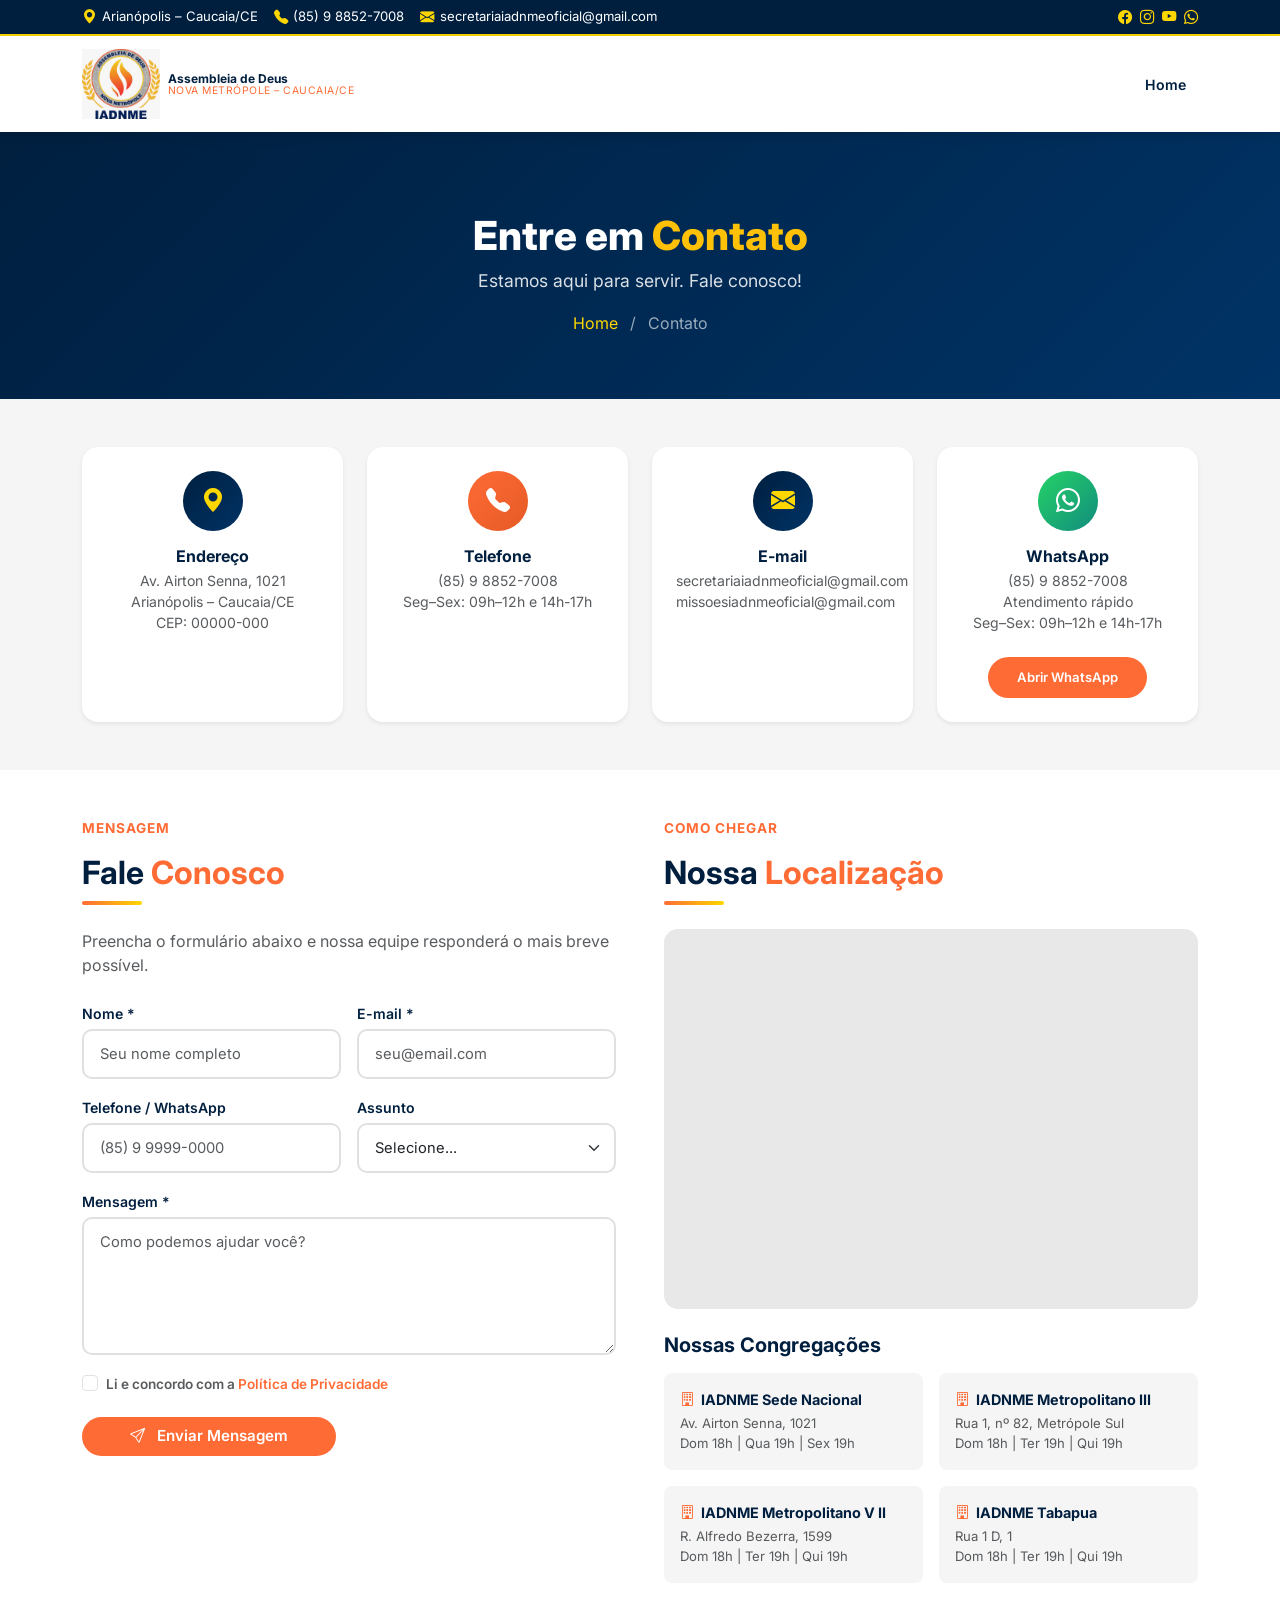
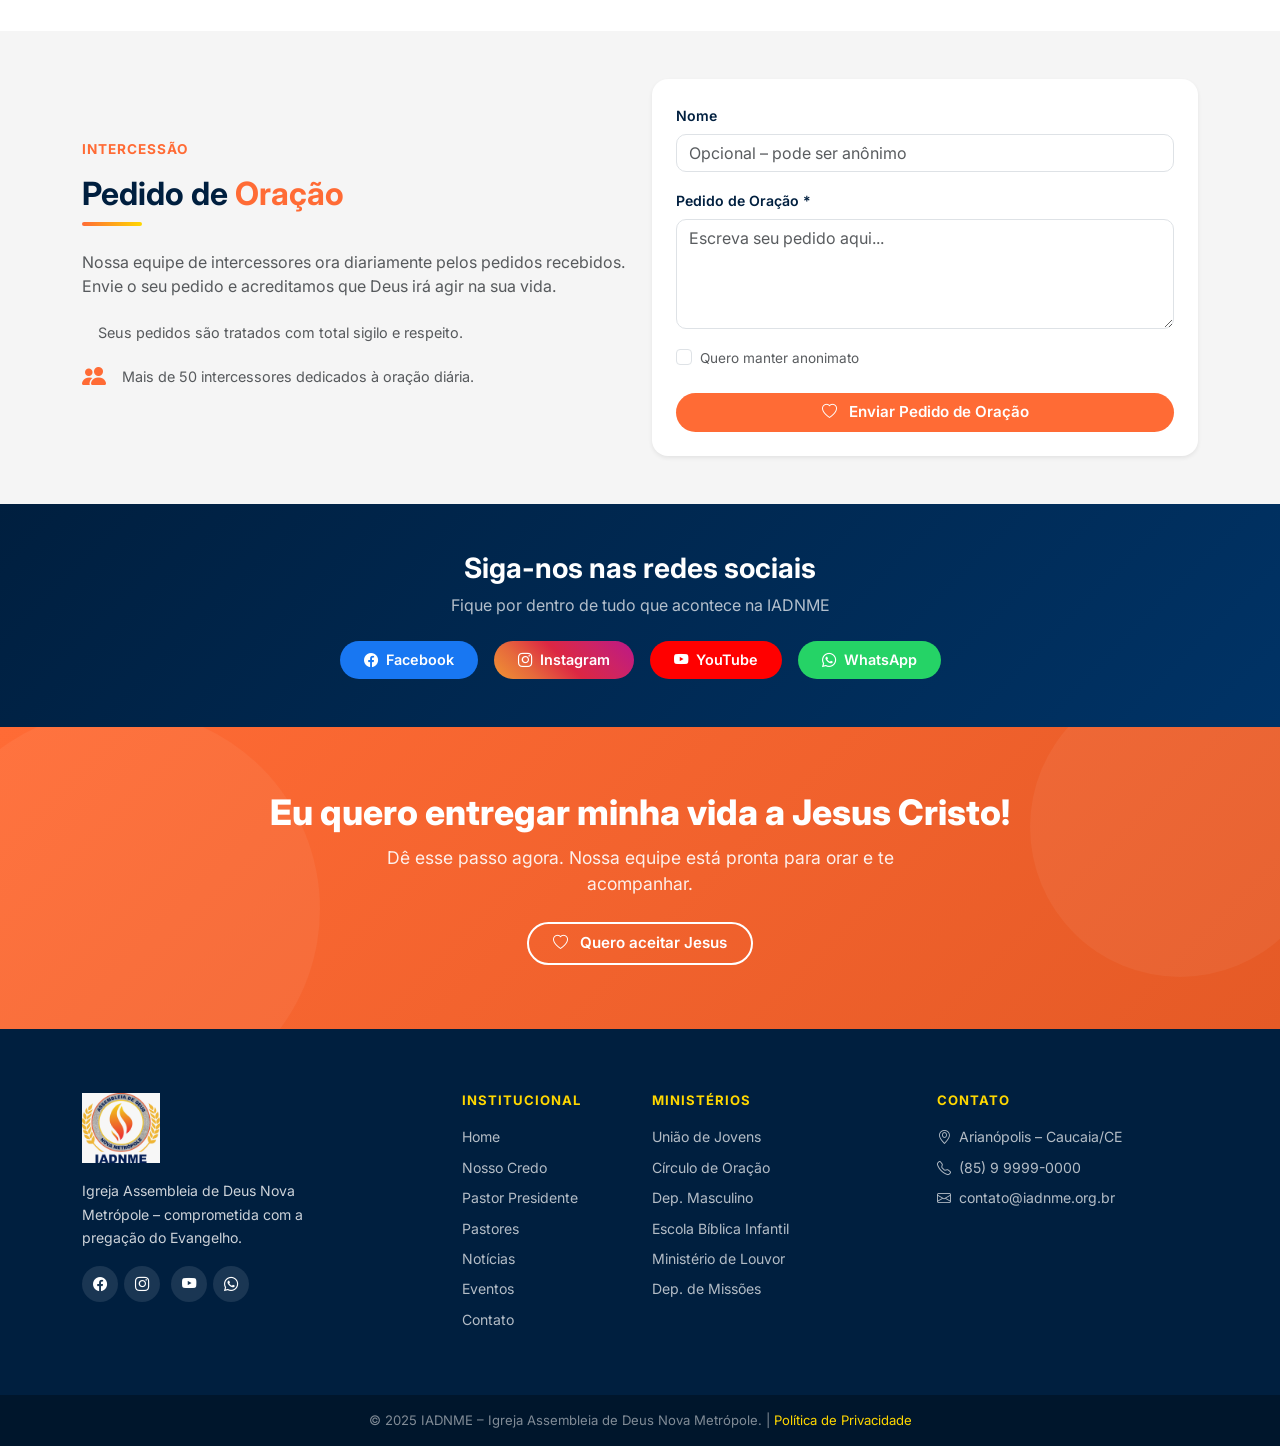
==== commit fb4d5911: "Update contato.html Endereço igrejas" ====
--- a/contato.html
+++ b/contato.html
@@ -193,26 +193,26 @@
         <div class="row g-3">
           <div class="col-sm-6">
             <div class="p-3 rounded-3 bg-cinza">
-              <div class="fw-bold text-azul" style="font-size:.9rem;"><i class="bi bi-building text-laranja me-1"></i> Sede Principal</div>
-              <div class="text-muted" style="font-size:.82rem;margin-top:.25rem;">Rua das Flores, 140<br>Dom 19h | Ter, Qui, Sex 19h30</div>
+              <div class="fw-bold text-azul" style="font-size:.9rem;"><i class="bi bi-building text-laranja me-1"></i> IADNME Sede Nacional</div>
+              <div class="text-muted" style="font-size:.82rem;margin-top:.25rem;">Av. Airton Senna, 1021<br>Dom 18h | Qua 19h | Sex 19h</div>
             </div>
           </div>
           <div class="col-sm-6">
             <div class="p-3 rounded-3 bg-cinza">
-              <div class="fw-bold text-azul" style="font-size:.9rem;"><i class="bi bi-building text-laranja me-1"></i> Congregação Norte</div>
-              <div class="text-muted" style="font-size:.82rem;margin-top:.25rem;">Av. das Palmeiras, 500<br>Dom 18h | Qua 19h30</div>
+              <div class="fw-bold text-azul" style="font-size:.9rem;"><i class="bi bi-building text-laranja me-1"></i> IADNME Metropolitano III</div>
+              <div class="text-muted" style="font-size:.82rem;margin-top:.25rem;">Rua 1, nº 82, Metrópole Sul<br>Dom 18h | Ter 19h | Qui 19h</div>
             </div>
           </div>
           <div class="col-sm-6">
             <div class="p-3 rounded-3 bg-cinza">
-              <div class="fw-bold text-azul" style="font-size:.9rem;"><i class="bi bi-building text-laranja me-1"></i> Congregação Sul</div>
-              <div class="text-muted" style="font-size:.82rem;margin-top:.25rem;">Rua Maracujá, 88<br>Dom 18h30 | Ter 19h30</div>
+              <div class="fw-bold text-azul" style="font-size:.9rem;"><i class="bi bi-building text-laranja me-1"></i> IADNME Metropolitano V II</div>
+              <div class="text-muted" style="font-size:.82rem;margin-top:.25rem;">R. Alfredo Bezerra, 1599<br>Dom 18h | Ter 19h | Qui 19h</div>
             </div>
           </div>
           <div class="col-sm-6">
             <div class="p-3 rounded-3 bg-cinza">
-              <div class="fw-bold text-azul" style="font-size:.9rem;"><i class="bi bi-building text-laranja me-1"></i> Congregação Leste</div>
-              <div class="text-muted" style="font-size:.82rem;margin-top:.25rem;">Rua dos Ipês, 215<br>Dom 19h | Qui 19h30</div>
+              <div class="fw-bold text-azul" style="font-size:.9rem;"><i class="bi bi-building text-laranja me-1"></i> IADNME Tabapua</div>
+              <div class="text-muted" style="font-size:.82rem;margin-top:.25rem;">Rua 1 D, 1<br>Dom 18h | Ter 19h | Qui 19h</div>
             </div>
           </div>
         </div>
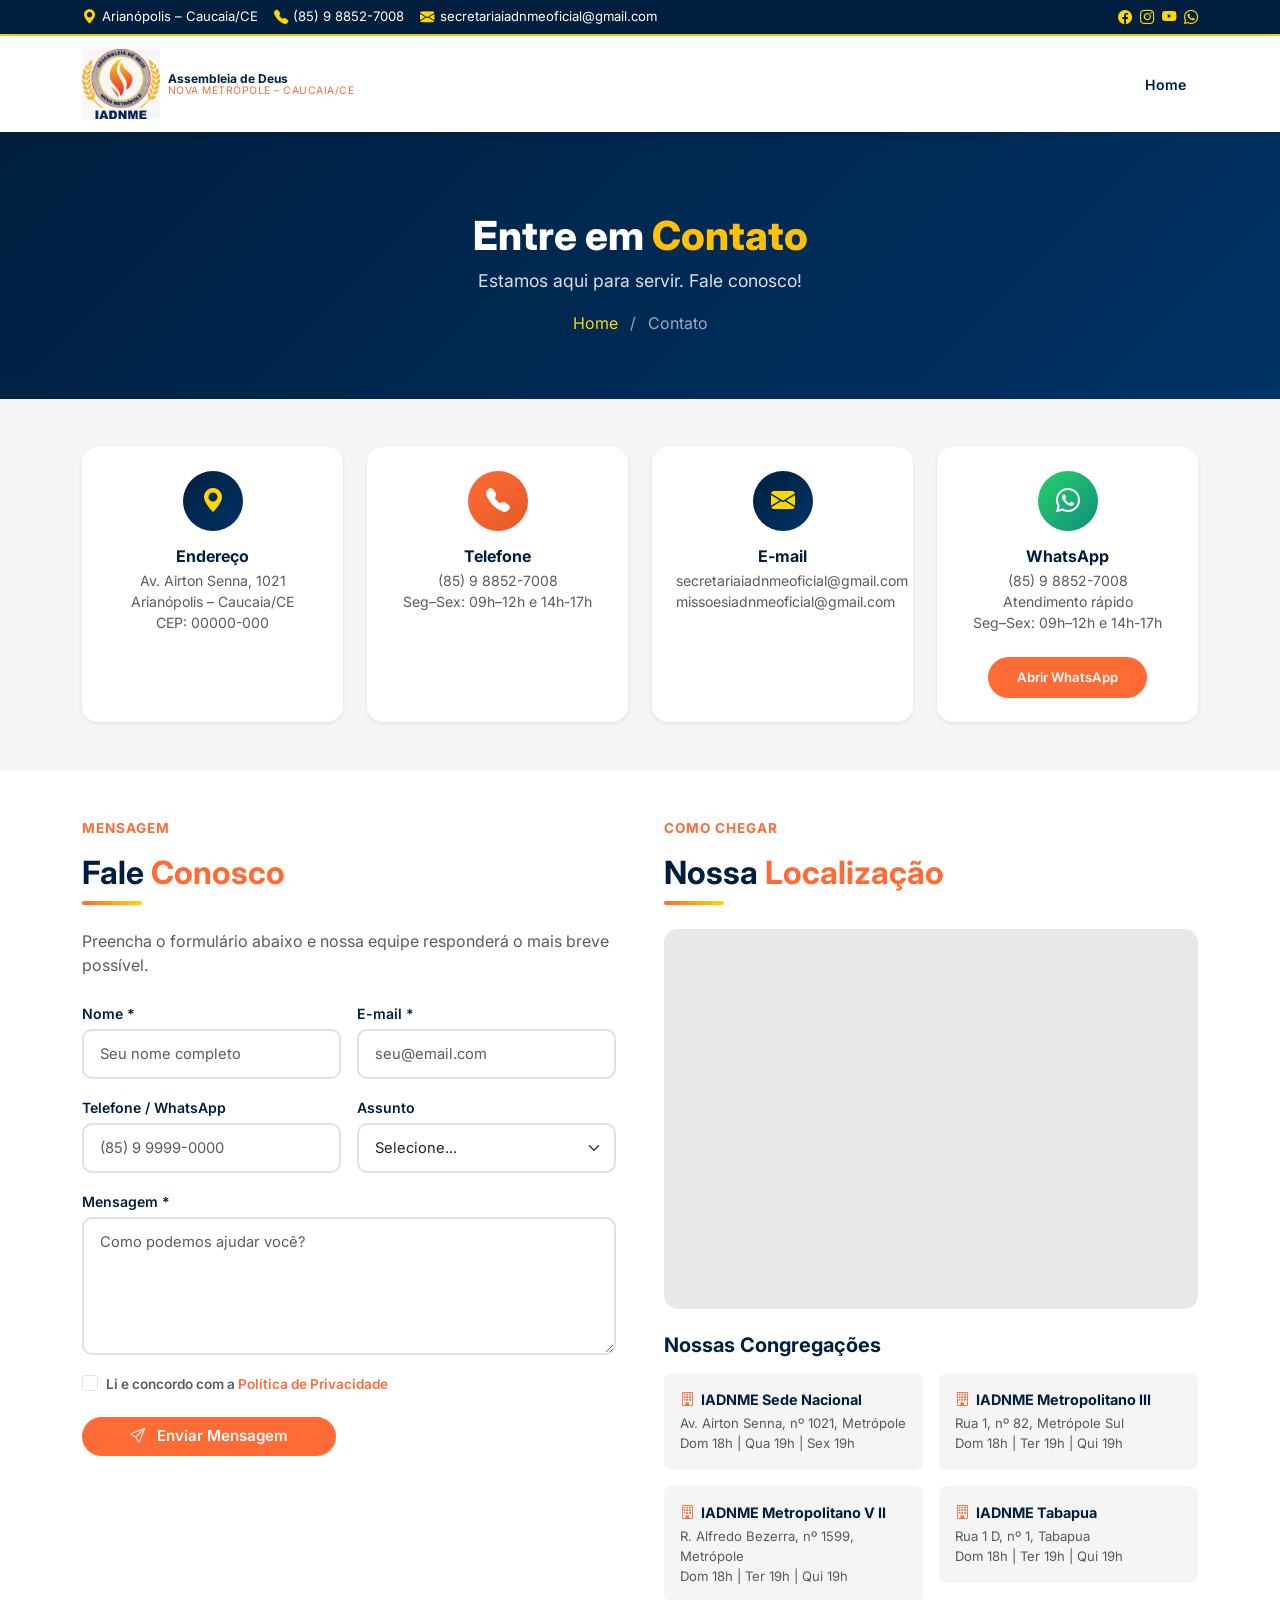
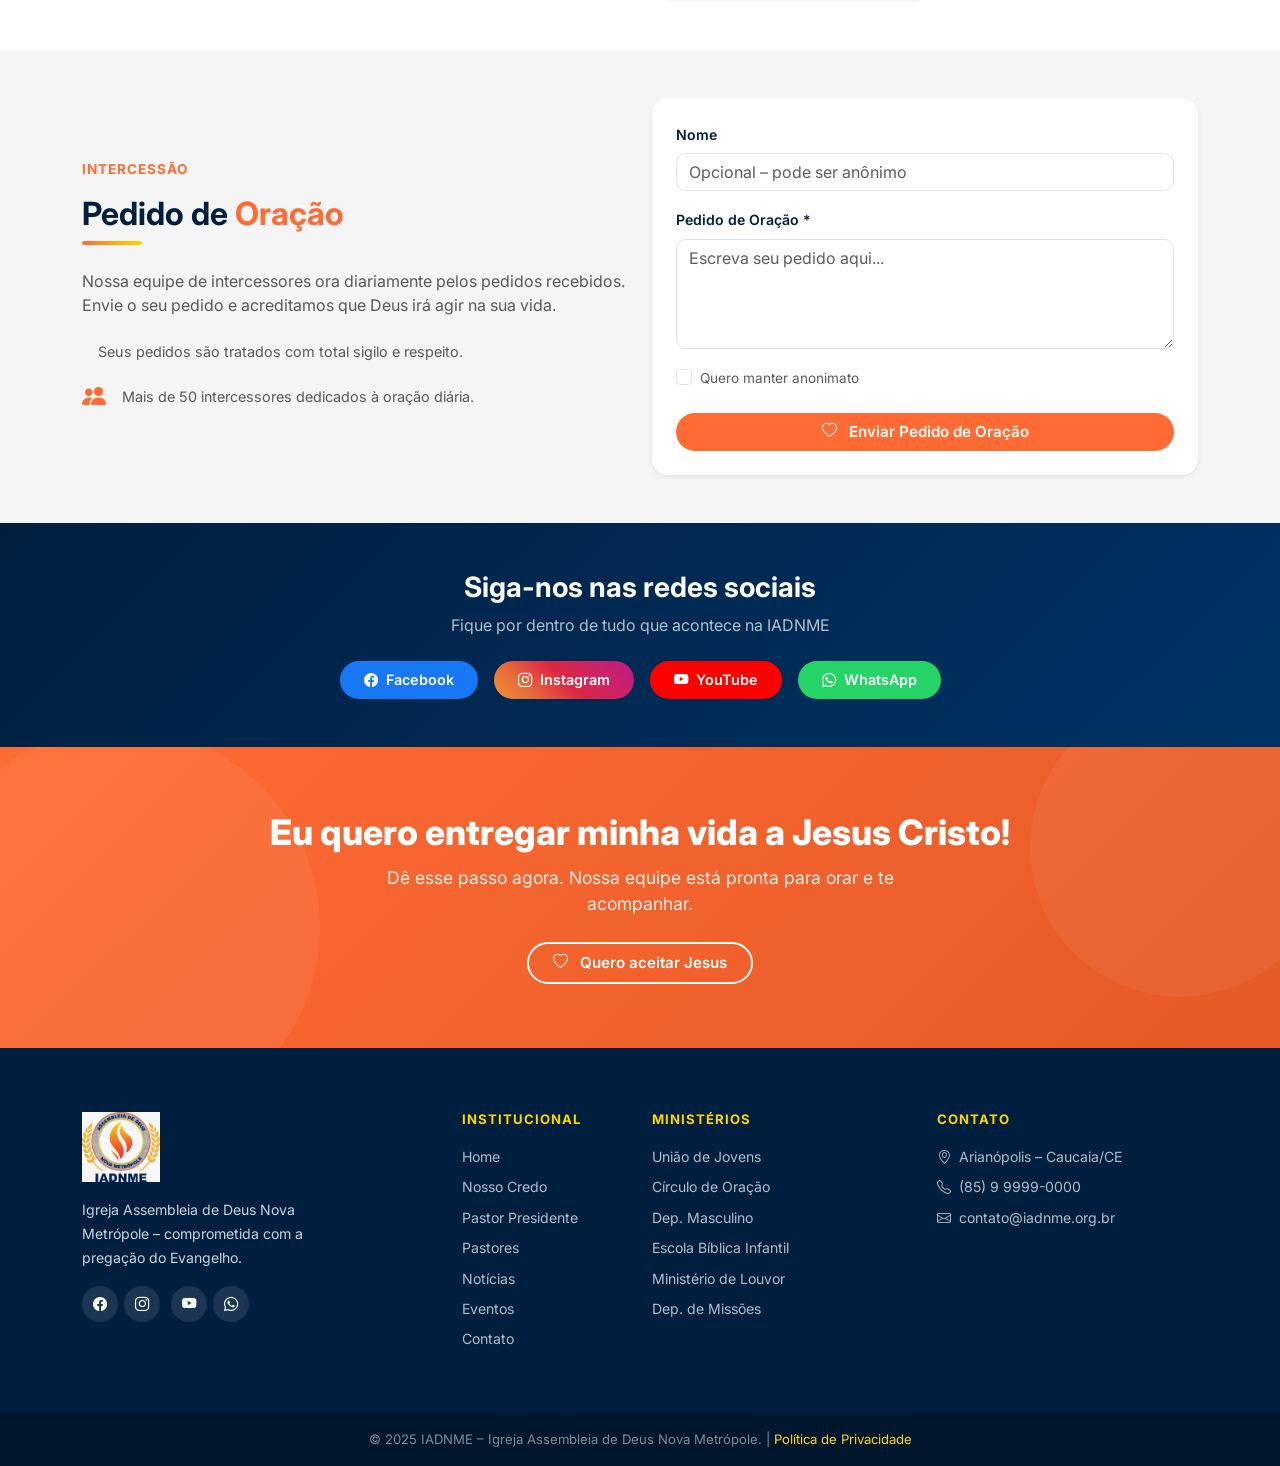
==== commit 9b986252: "Update contato.html atualização endereço" ====
--- a/contato.html
+++ b/contato.html
@@ -194,7 +194,7 @@
           <div class="col-sm-6">
             <div class="p-3 rounded-3 bg-cinza">
               <div class="fw-bold text-azul" style="font-size:.9rem;"><i class="bi bi-building text-laranja me-1"></i> IADNME Sede Nacional</div>
-              <div class="text-muted" style="font-size:.82rem;margin-top:.25rem;">Av. Airton Senna, 1021<br>Dom 18h | Qua 19h | Sex 19h</div>
+              <div class="text-muted" style="font-size:.82rem;margin-top:.25rem;">Av. Airton Senna, nº 1021, Metrópole<br>Dom 18h | Qua 19h | Sex 19h</div>
             </div>
           </div>
           <div class="col-sm-6">
@@ -206,13 +206,13 @@
           <div class="col-sm-6">
             <div class="p-3 rounded-3 bg-cinza">
               <div class="fw-bold text-azul" style="font-size:.9rem;"><i class="bi bi-building text-laranja me-1"></i> IADNME Metropolitano V II</div>
-              <div class="text-muted" style="font-size:.82rem;margin-top:.25rem;">R. Alfredo Bezerra, 1599<br>Dom 18h | Ter 19h | Qui 19h</div>
+              <div class="text-muted" style="font-size:.82rem;margin-top:.25rem;">R. Alfredo Bezerra, nº 1599, Metrópole<br>Dom 18h | Ter 19h | Qui 19h</div>
             </div>
           </div>
           <div class="col-sm-6">
             <div class="p-3 rounded-3 bg-cinza">
               <div class="fw-bold text-azul" style="font-size:.9rem;"><i class="bi bi-building text-laranja me-1"></i> IADNME Tabapua</div>
-              <div class="text-muted" style="font-size:.82rem;margin-top:.25rem;">Rua 1 D, 1<br>Dom 18h | Ter 19h | Qui 19h</div>
+              <div class="text-muted" style="font-size:.82rem;margin-top:.25rem;">Rua 1 D, nº 1, Tabapua<br>Dom 18h | Ter 19h | Qui 19h</div>
             </div>
           </div>
         </div>
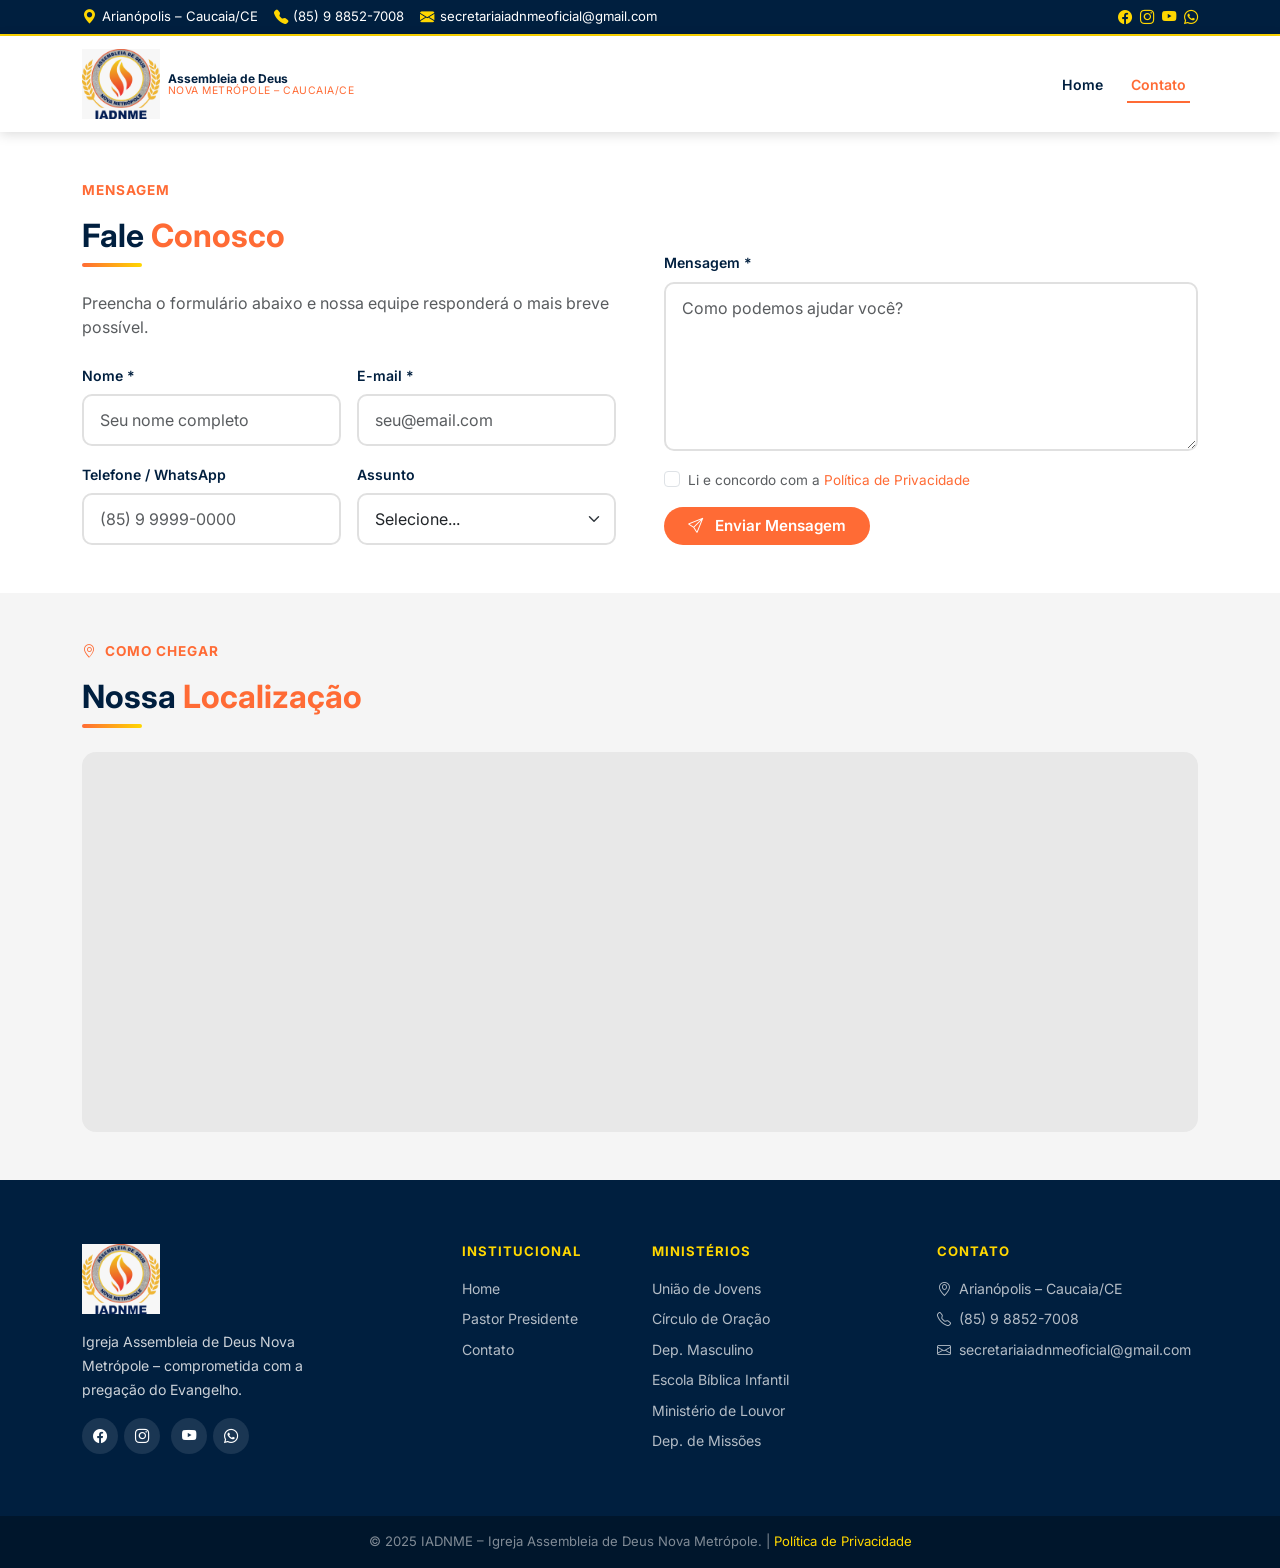
==== commit 74488d2c: "feat: simplifica contato.html - formulario + mapa, remove secoes extras https://claude.ai/code/sessi" ====
--- a/contato.html
+++ b/contato.html
@@ -22,7 +22,6 @@
         <span class="topbar-item"><i class="bi bi-envelope-fill"></i> secretariaiadnmeoficial@gmail.com</span>
       </div>
       <div class="d-flex align-items-center gap-3">
-       <!-- <a href="culto-ao-vivo.html" class="topbar-item text-warning fw-bold"><i class="bi bi-broadcast"></i> Ao Vivo</a> -->
         <div class="d-flex gap-2">
           <a href="#"><i class="bi bi-facebook"></i></a><a href="#"><i class="bi bi-instagram"></i></a>
           <a href="#"><i class="bi bi-youtube"></i></a><a href="#"><i class="bi bi-whatsapp"></i></a>
@@ -43,259 +42,88 @@
     <div class="collapse navbar-collapse" id="navMenu">
       <ul class="navbar-nav ms-auto align-items-lg-center gap-lg-1">
         <li class="nav-item"><a class="nav-link" href="index.html">Home</a></li>
-      <!--  <li class="nav-item"><a class="nav-link" href="credo.html">Nosso Credo</a></li>
-        <li class="nav-item dropdown">
-          <a class="nav-link dropdown-toggle" href="#" data-bs-toggle="dropdown">Liderança</a>
-          <ul class="dropdown-menu border-0 shadow">
-            <li><a class="dropdown-item" href="pastor.html">Pastor Presidente</a></li>
-            <li><a class="dropdown-item" href="pastores.html">Pastores</a></li>
-          </ul>
-        </li>
-        <li class="nav-item"><a class="nav-link" href="noticias.html">Notícias</a></li>
-        <li class="nav-item"><a class="nav-link" href="eventos.html">Eventos</a></li>
-        <li class="nav-item"><a class="nav-link nav-ao-vivo" href="culto-ao-vivo.html"><i class="bi bi-broadcast me-1"></i>Ao Vivo</a></li>
-        <li class="nav-item"><a class="nav-link active" href="contato.html">Contato</a></li> -->
+        <li class="nav-item"><a class="nav-link active" href="contato.html">Contato</a></li>
       </ul>
     </div>
   </div>
 </nav>
 
-<!-- PAGE HERO -->
-<section class="page-hero">
+<!-- FORMULÁRIO -->
+<section class="py-5">
   <div class="container">
-    <h1>Entre em <span class="text-warning">Contato</span></h1>
-    <p class="mt-2">Estamos aqui para servir. Fale conosco!</p>
-    <div class="breadcrumb-custom">
-      <a href="index.html">Home</a> <span class="mx-2">/</span> <span>Contato</span>
-    </div>
-  </div>
-</section>
-
-<!-- CARDS DE CONTATO -->
-<section class="py-5 bg-cinza">
-  <div class="container">
-    <div class="row g-4 justify-content-center">
-      <div class="col-sm-6 col-lg-3">
-        <div class="text-center p-4 rounded-4 bg-white shadow-sm h-100">
-          <div style="width:60px;height:60px;background:linear-gradient(135deg,#001F3F,#003366);border-radius:50%;display:flex;align-items:center;justify-content:center;margin:0 auto 1rem;font-size:1.5rem;color:#FFD700;">
-            <i class="bi bi-geo-alt-fill"></i>
+    <div class="row g-5">
+      <!-- Lado esquerdo: título + campos -->
+      <div class="col-lg-6">
+        <p class="text-laranja fw-bold text-uppercase" style="font-size:.85rem;letter-spacing:1px;">Mensagem</p>
+        <h2 class="section-title">Fale <span>Conosco</span></h2>
+        <div class="section-divider" style="margin-left:0;"></div>
+        <p class="text-muted mb-4">Preencha o formulário abaixo e nossa equipe responderá o mais breve possível.</p>
+        <div class="row g-3">
+          <div class="col-sm-6">
+            <label class="form-label fw-semibold" style="font-size:.88rem;color:#001F3F;">Nome *</label>
+            <input type="text" class="form-control" placeholder="Seu nome completo" required
+              style="border:2px solid #e0e0e0;border-radius:10px;padding:.75rem 1rem;" />
           </div>
-          <h6 class="fw-bold text-azul mb-1">Endereço</h6>
-          <p class="text-muted" style="font-size:.88rem;">Av. Airton Senna, 1021<br>Arianópolis – Caucaia/CE<br>CEP: 00000-000</p>
+          <div class="col-sm-6">
+            <label class="form-label fw-semibold" style="font-size:.88rem;color:#001F3F;">E-mail *</label>
+            <input type="email" class="form-control" placeholder="seu@email.com" required
+              style="border:2px solid #e0e0e0;border-radius:10px;padding:.75rem 1rem;" />
+          </div>
+          <div class="col-sm-6">
+            <label class="form-label fw-semibold" style="font-size:.88rem;color:#001F3F;">Telefone / WhatsApp</label>
+            <input type="tel" class="form-control" placeholder="(85) 9 9999-0000"
+              style="border:2px solid #e0e0e0;border-radius:10px;padding:.75rem 1rem;" />
+          </div>
+          <div class="col-sm-6">
+            <label class="form-label fw-semibold" style="font-size:.88rem;color:#001F3F;">Assunto</label>
+            <select class="form-select" style="border:2px solid #e0e0e0;border-radius:10px;padding:.75rem 1rem;">
+              <option value="">Selecione...</option>
+              <option>Informações gerais</option>
+              <option>Pastoreio / Aconselhamento</option>
+              <option>Pedido de oração</option>
+              <option>Eventos / Reservas</option>
+              <option>Missões</option>
+              <option>Outros</option>
+            </select>
+          </div>
         </div>
       </div>
-      <div class="col-sm-6 col-lg-3">
-        <div class="text-center p-4 rounded-4 bg-white shadow-sm h-100">
-          <div style="width:60px;height:60px;background:linear-gradient(135deg,#FF6B35,#e55a26);border-radius:50%;display:flex;align-items:center;justify-content:center;margin:0 auto 1rem;font-size:1.5rem;color:#fff;">
-            <i class="bi bi-telephone-fill"></i>
-          </div>
-          <h6 class="fw-bold text-azul mb-1">Telefone</h6>
-          <p class="text-muted" style="font-size:.88rem;">(85) 9 8852-7008<br>Seg–Sex: 09h–12h e 14h-17h</p>
+
+      <!-- Lado direito: mensagem + botão -->
+      <div class="col-lg-6 d-flex flex-column">
+        <label class="form-label fw-semibold mt-lg-5 pt-lg-4" style="font-size:.88rem;color:#001F3F;">Mensagem *</label>
+        <textarea class="form-control flex-grow-1 mb-3" rows="5" placeholder="Como podemos ajudar você?" required
+          style="border:2px solid #e0e0e0;border-radius:10px;padding:.75rem 1rem;min-height:160px;"></textarea>
+        <div class="form-check mb-3">
+          <input class="form-check-input" type="checkbox" id="privCheck" required />
+          <label class="form-check-label text-muted" for="privCheck" style="font-size:.85rem;">
+            Li e concordo com a <a href="#" class="text-laranja">Política de Privacidade</a>
+          </label>
         </div>
-      </div>
-      <div class="col-sm-6 col-lg-3">
-        <div class="text-center p-4 rounded-4 bg-white shadow-sm h-100">
-          <div style="width:60px;height:60px;background:linear-gradient(135deg,#001F3F,#003366);border-radius:50%;display:flex;align-items:center;justify-content:center;margin:0 auto 1rem;font-size:1.5rem;color:#FFD700;">
-            <i class="bi bi-envelope-fill"></i>
-          </div>
-          <h6 class="fw-bold text-azul mb-1">E-mail</h6>
-          <p class="text-muted" style="font-size:.88rem;">secretariaiadnmeoficial@gmail.com<br>missoesiadnmeoficial@gmail.com</p>
-        </div>
-      </div>
-      <div class="col-sm-6 col-lg-3">
-        <div class="text-center p-4 rounded-4 bg-white shadow-sm h-100">
-          <div style="width:60px;height:60px;background:linear-gradient(135deg,#25D366,#128C7E);border-radius:50%;display:flex;align-items:center;justify-content:center;margin:0 auto 1rem;font-size:1.5rem;color:#fff;">
-            <i class="bi bi-whatsapp"></i>
-          </div>
-          <h6 class="fw-bold text-azul mb-1">WhatsApp</h6>
-          <p class="text-muted" style="font-size:.88rem;">(85) 9 8852-7008<br>Atendimento rápido<br>Seg–Sex: 09h–12h e 14h-17h</p>
-          <a href="#" class="btn-laranja mt-2" style="font-size:.82rem;">Abrir WhatsApp</a>
+        <div>
+          <button type="submit" class="btn-laranja px-4 py-2">
+            <i class="bi bi-send me-2"></i> Enviar Mensagem
+          </button>
         </div>
       </div>
     </div>
   </div>
 </section>
 
-<!-- FORMULÁRIO + MAPA -->
-<section id="localizacao" class="py-5">
+<!-- MAPA -->
+<section id="localizacao" class="py-5 bg-cinza">
   <div class="container">
-    <div class="row g-5">
-      <!-- Formulário -->
-      <div class="col-lg-6">
-        <p class="text-laranja fw-bold text-uppercase" style="font-size:.85rem;letter-spacing:1px;">Mensagem</p>
-        <h2 class="section-title">Fale <span>Conosco</span></h2>
-        <div class="section-divider" style="margin-left:0;"></div>
-        <p class="text-muted mb-4">Preencha o formulário abaixo e nossa equipe responderá o mais breve possível.</p>
-
-        <form id="formContato" class="contact-form">
-          <div class="row g-3">
-            <div class="col-sm-6">
-              <label class="form-label">Nome *</label>
-              <input type="text" class="form-control" placeholder="Seu nome completo" required />
-            </div>
-            <div class="col-sm-6">
-              <label class="form-label">E-mail *</label>
-              <input type="email" class="form-control" placeholder="seu@email.com" required />
-            </div>
-            <div class="col-sm-6">
-              <label class="form-label">Telefone / WhatsApp</label>
-              <input type="tel" class="form-control" placeholder="(85) 9 9999-0000" />
-            </div>
-            <div class="col-sm-6">
-              <label class="form-label">Assunto</label>
-              <select class="form-select">
-                <option value="">Selecione...</option>
-                <option>Informações gerais</option>
-                <option>Pastoreio / Aconselhamento</option>
-                <option>Pedido de oração</option>
-                <option>Eventos / Reservas</option>
-                <option>Missões</option>
-                <option>Imprensa / Mídia</option>
-                <option>Outros</option>
-              </select>
-            </div>
-            <div class="col-12">
-              <label class="form-label">Mensagem *</label>
-              <textarea class="form-control" rows="5" placeholder="Como podemos ajudar você?" required></textarea>
-            </div>
-            <div class="col-12">
-              <div class="form-check">
-                <input class="form-check-input" type="checkbox" id="privCheck" required />
-                <label class="form-check-label text-muted" for="privCheck" style="font-size:.85rem;">
-                  Li e concordo com a <a href="#" class="text-laranja">Política de Privacidade</a>
-                </label>
-              </div>
-            </div>
-            <div class="col-12">
-              <button type="submit" class="btn-laranja px-5 py-2">
-                <i class="bi bi-send me-2"></i> Enviar Mensagem
-              </button>
-            </div>
-          </div>
-        </form>
-      </div>
-
-      <!-- Mapa e endereços -->
-      <div class="col-lg-6">
-        <p class="text-laranja fw-bold text-uppercase" style="font-size:.85rem;letter-spacing:1px;">Como chegar</p>
-        <h2 class="section-title">Nossa <span>Localização</span></h2>
-        <div class="section-divider" style="margin-left:0;"></div>
-
-        <div class="mapa-placeholder mb-4">
-          <iframe
-            src="https://www.google.com/maps/embed?pb=!1m18!1m12!1m3!1d3657.975!2d-46.6333!3d-23.5505!2m3!1f0!2f0!3f0!3m2!1i1024!2i768!4f13.1!3m3!1m2!1s0x0%3A0x0!2zMjPCsDMzJzAxLjgiUyA0NsKwMzgnMDAuMCJX!5e0!3m2!1spt-BR!2sbr!4v1234567890"
-            allowfullscreen loading="lazy" referrerpolicy="no-referrer-when-downgrade"
-            title="Localização IADNME"></iframe>
-        </div>
-
-        <!-- Congregações -->
-        <h5 class="fw-bold text-azul mb-3">Nossas Congregações</h5>
-        <div class="row g-3">
-          <div class="col-sm-6">
-            <div class="p-3 rounded-3 bg-cinza">
-              <div class="fw-bold text-azul" style="font-size:.9rem;"><i class="bi bi-building text-laranja me-1"></i> IADNME Sede Nacional</div>
-              <div class="text-muted" style="font-size:.82rem;margin-top:.25rem;">Av. Airton Senna, nº 1021, Metrópole<br>Dom 18h | Qua 19h | Sex 19h</div>
-            </div>
-          </div>
-          <div class="col-sm-6">
-            <div class="p-3 rounded-3 bg-cinza">
-              <div class="fw-bold text-azul" style="font-size:.9rem;"><i class="bi bi-building text-laranja me-1"></i> IADNME Metropolitano III</div>
-              <div class="text-muted" style="font-size:.82rem;margin-top:.25rem;">Rua 1, nº 82, Metrópole Sul<br>Dom 18h | Ter 19h | Qui 19h</div>
-            </div>
-          </div>
-          <div class="col-sm-6">
-            <div class="p-3 rounded-3 bg-cinza">
-              <div class="fw-bold text-azul" style="font-size:.9rem;"><i class="bi bi-building text-laranja me-1"></i> IADNME Metropolitano V II</div>
-              <div class="text-muted" style="font-size:.82rem;margin-top:.25rem;">R. Alfredo Bezerra, nº 1599, Metrópole<br>Dom 18h | Ter 19h | Qui 19h</div>
-            </div>
-          </div>
-          <div class="col-sm-6">
-            <div class="p-3 rounded-3 bg-cinza">
-              <div class="fw-bold text-azul" style="font-size:.9rem;"><i class="bi bi-building text-laranja me-1"></i> IADNME Tabapua</div>
-              <div class="text-muted" style="font-size:.82rem;margin-top:.25rem;">Rua 1 D, nº 1, Tabapua<br>Dom 18h | Ter 19h | Qui 19h</div>
-            </div>
-          </div>
-        </div>
-      </div>
+    <p class="text-laranja fw-bold text-uppercase" style="font-size:.85rem;letter-spacing:1px;">
+      <i class="bi bi-geo-alt me-1"></i> Como chegar
+    </p>
+    <h2 class="section-title">Nossa <span>Localização</span></h2>
+    <div class="section-divider" style="margin-left:0;"></div>
+    <div class="mapa-placeholder mt-4">
+      <iframe
+        src="https://maps.google.com/maps?q=Av.+Airton+Senna,+1021,+Arianópolis,+Caucaia,+CE,+Brasil&output=embed"
+        allowfullscreen loading="lazy" referrerpolicy="no-referrer-when-downgrade"
+        title="Localização IADNME"></iframe>
     </div>
-  </div>
-</section>
-
-<!-- PEDIDO DE ORAÇÃO -->
-<section class="py-5 bg-cinza">
-  <div class="container">
-    <div class="row align-items-center g-4">
-      <div class="col-lg-6">
-        <p class="text-laranja fw-bold text-uppercase" style="font-size:.85rem;letter-spacing:1px;">Intercessão</p>
-        <h2 class="section-title">Pedido de <span>Oração</span></h2>
-        <div class="section-divider" style="margin-left:0;"></div>
-        <p class="text-muted mb-4">Nossa equipe de intercessores ora diariamente pelos pedidos recebidos. Envie o seu pedido e acreditamos que Deus irá agir na sua vida.</p>
-        <div class="d-flex align-items-center gap-3 mb-3">
-          <i class="bi bi-shield-check-fill text-laranja fs-4"></i>
-          <span class="text-muted" style="font-size:.9rem;">Seus pedidos são tratados com total sigilo e respeito.</span>
-        </div>
-        <div class="d-flex align-items-center gap-3">
-          <i class="bi bi-people-fill text-laranja fs-4"></i>
-          <span class="text-muted" style="font-size:.9rem;">Mais de 50 intercessores dedicados à oração diária.</span>
-        </div>
-      </div>
-      <div class="col-lg-6">
-        <div class="p-4 rounded-4 bg-white shadow-sm">
-          <form>
-            <div class="mb-3">
-              <label class="form-label fw-semibold" style="font-size:.88rem;color:#001F3F;">Nome</label>
-              <input type="text" class="form-control" placeholder="Opcional – pode ser anônimo" style="border-radius:10px;" />
-            </div>
-            <div class="mb-3">
-              <label class="form-label fw-semibold" style="font-size:.88rem;color:#001F3F;">Pedido de Oração *</label>
-              <textarea class="form-control" rows="4" placeholder="Escreva seu pedido aqui..." required style="border-radius:10px;"></textarea>
-            </div>
-            <div class="mb-4">
-              <div class="form-check">
-                <input class="form-check-input" type="checkbox" id="anonCheck" />
-                <label class="form-check-label text-muted" for="anonCheck" style="font-size:.85rem;">Quero manter anonimato</label>
-              </div>
-            </div>
-            <button type="submit" class="btn-laranja w-100 py-2" onclick="this.closest('form').addEventListener('submit',function(e){e.preventDefault();})">
-              <i class="bi bi-heart me-2"></i> Enviar Pedido de Oração
-            </button>
-          </form>
-        </div>
-      </div>
-    </div>
-  </div>
-</section>
-
-<!-- REDES SOCIAIS -->
-<section class="py-5" style="background:linear-gradient(135deg,#001F3F,#003366);">
-  <div class="container text-center">
-    <h3 class="fw-bold text-white mb-2">Siga-nos nas redes sociais</h3>
-    <p class="mb-4" style="color:rgba(255,255,255,.7);">Fique por dentro de tudo que acontece na IADNME</p>
-    <div class="d-flex justify-content-center flex-wrap gap-3">
-      <a href="#" class="d-flex align-items-center gap-2 px-4 py-2 rounded-pill fw-semibold" style="background:#1877F2;color:#fff;font-size:.9rem;">
-        <i class="bi bi-facebook"></i> Facebook
-      </a>
-      <a href="#" class="d-flex align-items-center gap-2 px-4 py-2 rounded-pill fw-semibold" style="background:linear-gradient(45deg,#f09433,#e6683c,#dc2743,#cc2366,#bc1888);color:#fff;font-size:.9rem;">
-        <i class="bi bi-instagram"></i> Instagram
-      </a>
-      <a href="#" class="d-flex align-items-center gap-2 px-4 py-2 rounded-pill fw-semibold" style="background:#FF0000;color:#fff;font-size:.9rem;">
-        <i class="bi bi-youtube"></i> YouTube
-      </a>
-      <a href="#" class="d-flex align-items-center gap-2 px-4 py-2 rounded-pill fw-semibold" style="background:#25D366;color:#fff;font-size:.9rem;">
-        <i class="bi bi-whatsapp"></i> WhatsApp
-      </a>
-    </div>
-  </div>
-</section>
-
-<!-- CTA -->
-<section id="cta-jesus">
-  <div class="container">
-    <h2>Eu quero entregar minha vida a Jesus Cristo!</h2>
-    <p>Dê esse passo agora. Nossa equipe está pronta para orar e te acompanhar.</p>
-    <button class="btn-outline-branco px-4 py-2" data-bs-toggle="modal" data-bs-target="#modalJesus">
-      <i class="bi bi-heart me-2"></i> Quero aceitar Jesus
-    </button>
   </div>
 </section>
 
@@ -316,9 +144,8 @@
       <div class="col-lg-2 col-md-6 col-6">
         <h6>Institucional</h6>
         <ul>
-          <li><a href="index.html">Home</a></li><li><a href="credo.html">Nosso Credo</a></li>
-          <li><a href="pastor.html">Pastor Presidente</a></li><li><a href="pastores.html">Pastores</a></li>
-          <li><a href="noticias.html">Notícias</a></li><li><a href="eventos.html">Eventos</a></li>
+          <li><a href="index.html">Home</a></li>
+          <li><a href="pastor.html">Pastor Presidente</a></li>
           <li><a href="contato.html">Contato</a></li>
         </ul>
       </div>
@@ -334,8 +161,8 @@
         <h6>Contato</h6>
         <ul>
           <li><a href="#"><i class="bi bi-geo-alt me-1"></i> Arianópolis – Caucaia/CE</a></li>
-          <li><a href="#"><i class="bi bi-telephone me-1"></i> (85) 9 9999-0000</a></li>
-          <li><a href="#"><i class="bi bi-envelope me-1"></i> contato@iadnme.org.br</a></li>
+          <li><a href="#"><i class="bi bi-telephone me-1"></i> (85) 9 8852-7008</a></li>
+          <li><a href="#"><i class="bi bi-envelope me-1"></i> secretariaiadnmeoficial@gmail.com</a></li>
         </ul>
       </div>
     </div>
@@ -343,21 +170,6 @@
   <div class="footer-bottom"><div class="container">© 2025 IADNME – Igreja Assembleia de Deus Nova Metrópole. | <a href="#">Política de Privacidade</a></div></div>
 </footer>
 
-<div class="modal fade" id="modalJesus" tabindex="-1" aria-hidden="true">
-  <div class="modal-dialog modal-dialog-centered">
-    <div class="modal-content border-0 shadow">
-      <div class="modal-header"><h5 class="modal-title fw-bold"><i class="bi bi-heart-fill me-2"></i> Quero Aceitar Jesus!</h5><button type="button" class="btn-close" data-bs-dismiss="modal"></button></div>
-      <div class="modal-body p-4">
-        <form id="formJesus">
-          <div class="mb-3"><label class="form-label fw-semibold">Nome *</label><input type="text" class="form-control" id="jesusNome" required /></div>
-          <div class="mb-3"><label class="form-label fw-semibold">WhatsApp</label><input type="tel" class="form-control" id="jesusPhone" /></div>
-          <div class="mb-4"><label class="form-label fw-semibold">E-mail</label><input type="email" class="form-control" id="jesusEmail" /></div>
-          <button type="submit" class="btn-laranja w-100 py-2"><i class="bi bi-heart me-2"></i> Quero Aceitar Jesus!</button>
-        </form>
-      </div>
-    </div>
-  </div>
-</div>
 <button id="scrollTop" title="Voltar ao topo"><i class="bi bi-chevron-up"></i></button>
 <script src="https://cdn.jsdelivr.net/npm/bootstrap@5.3.3/dist/js/bootstrap.bundle.min.js"></script>
 <script src="js/main.js"></script>
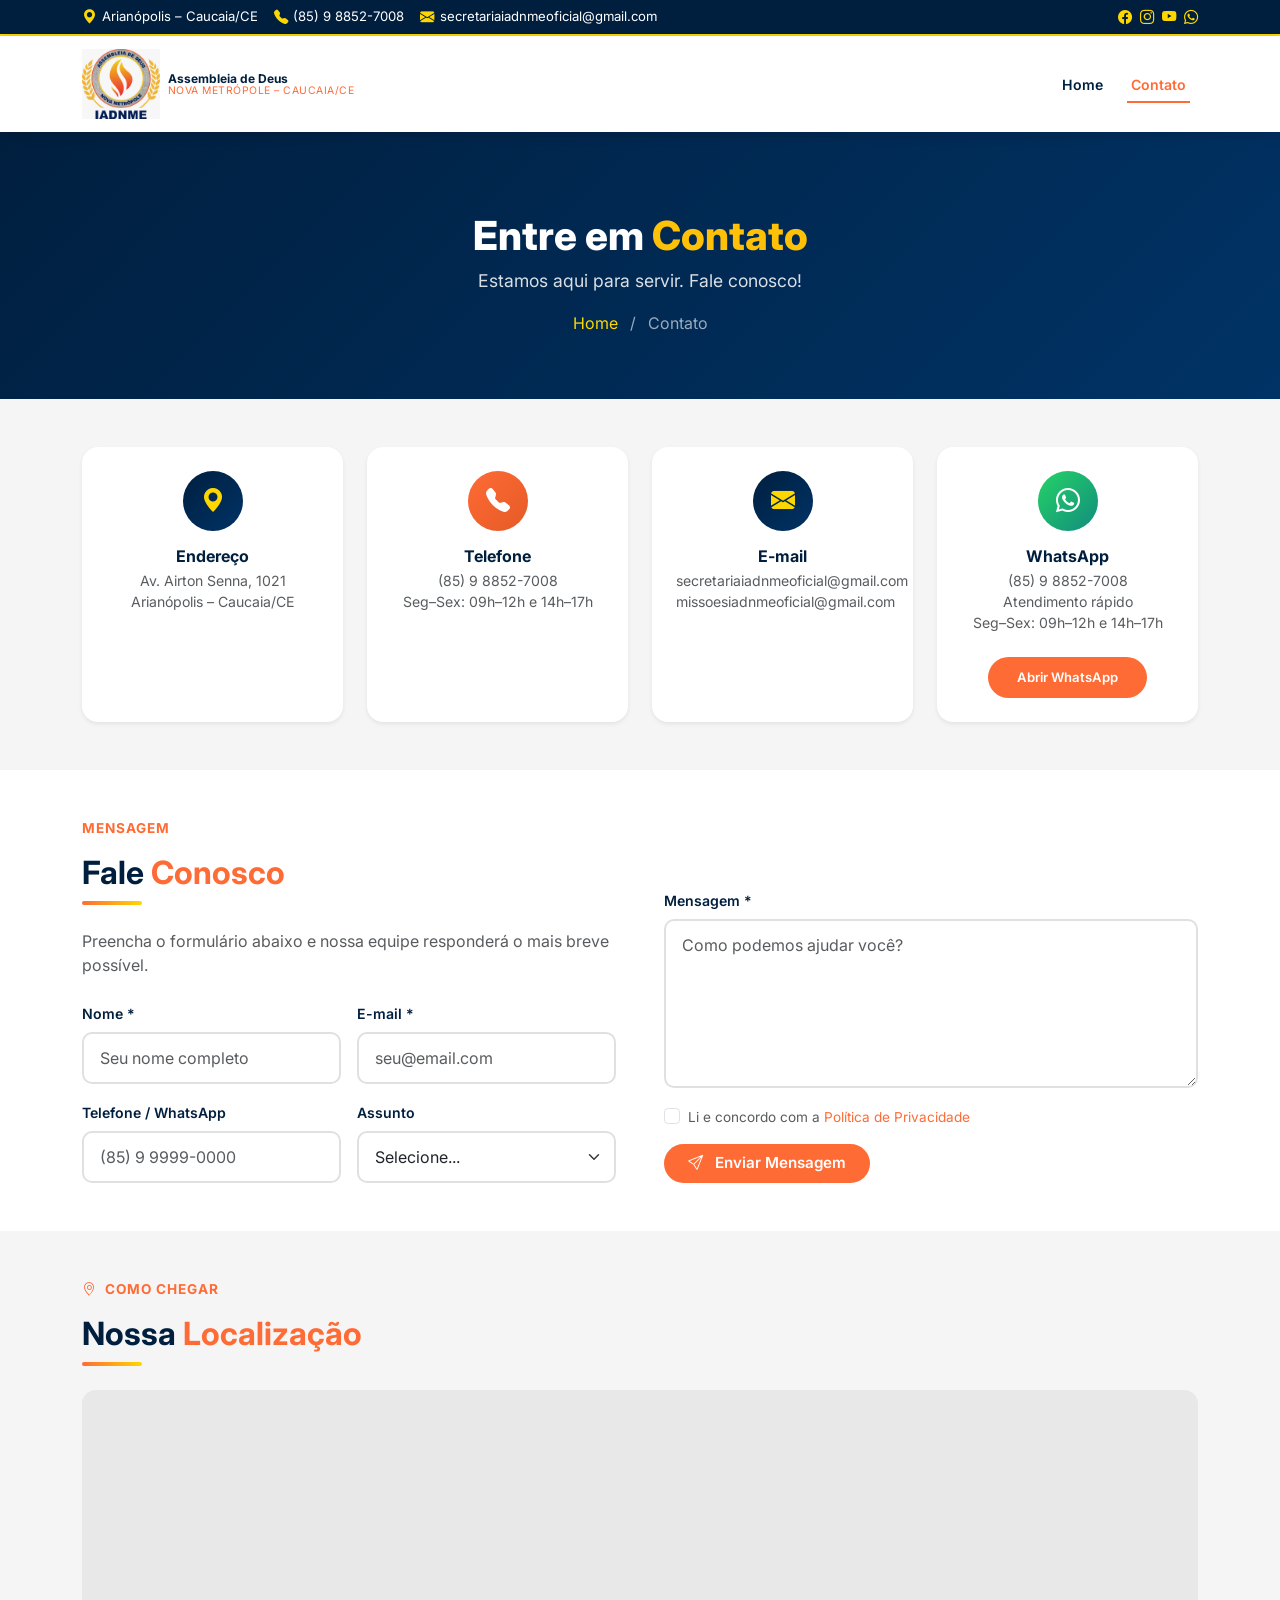
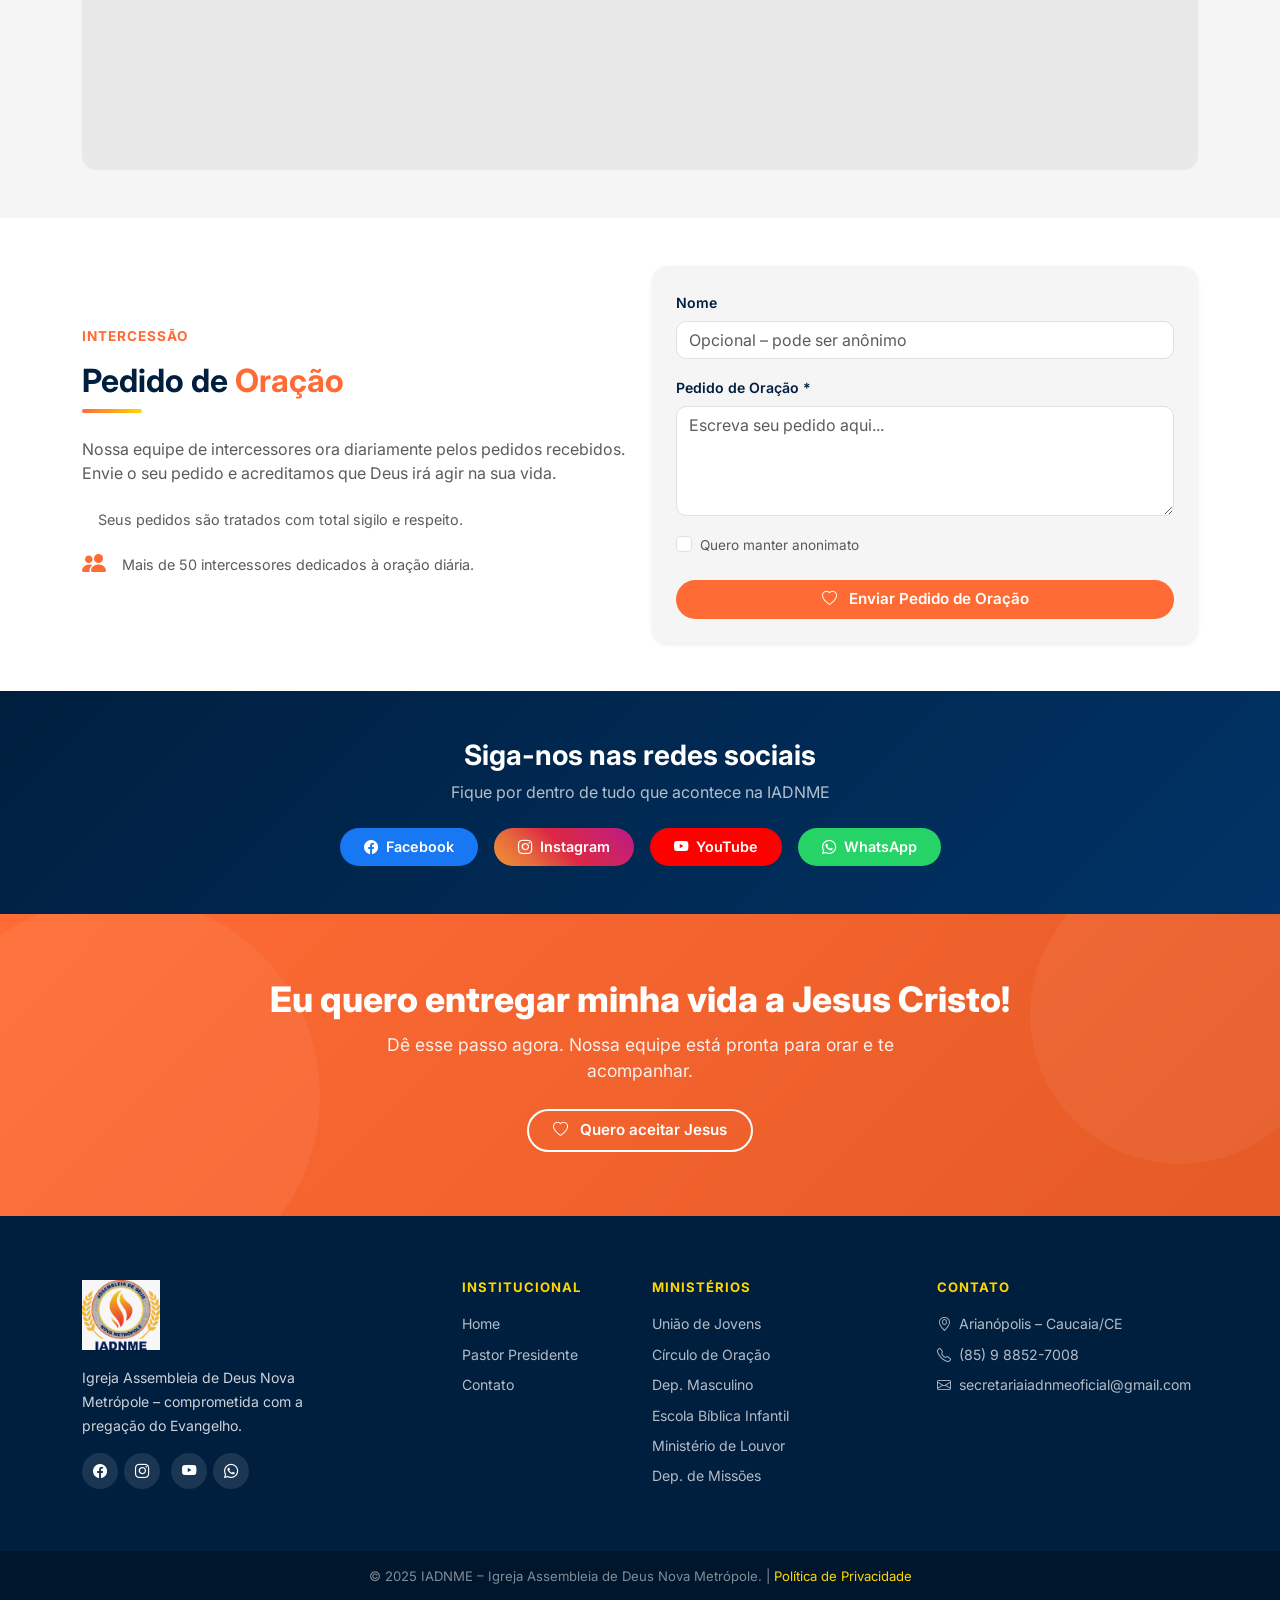
==== commit 857221c0: "feat: restaura secoes hero, oracao, redes sociais e CTA no contato.html https://claude.ai/code/sessi" ====
--- a/contato.html
+++ b/contato.html
@@ -48,6 +48,62 @@
   </div>
 </nav>
 
+<!-- PAGE HERO -->
+<section class="page-hero">
+  <div class="container">
+    <h1>Entre em <span class="text-warning">Contato</span></h1>
+    <p class="mt-2">Estamos aqui para servir. Fale conosco!</p>
+    <div class="breadcrumb-custom">
+      <a href="index.html">Home</a> <span class="mx-2">/</span> <span>Contato</span>
+    </div>
+  </div>
+</section>
+
+<!-- CARDS DE CONTATO -->
+<section class="py-5 bg-cinza">
+  <div class="container">
+    <div class="row g-4 justify-content-center">
+      <div class="col-sm-6 col-lg-3">
+        <div class="text-center p-4 rounded-4 bg-white shadow-sm h-100">
+          <div style="width:60px;height:60px;background:linear-gradient(135deg,#001F3F,#003366);border-radius:50%;display:flex;align-items:center;justify-content:center;margin:0 auto 1rem;font-size:1.5rem;color:#FFD700;">
+            <i class="bi bi-geo-alt-fill"></i>
+          </div>
+          <h6 class="fw-bold text-azul mb-1">Endereço</h6>
+          <p class="text-muted" style="font-size:.88rem;">Av. Airton Senna, 1021<br>Arianópolis – Caucaia/CE</p>
+        </div>
+      </div>
+      <div class="col-sm-6 col-lg-3">
+        <div class="text-center p-4 rounded-4 bg-white shadow-sm h-100">
+          <div style="width:60px;height:60px;background:linear-gradient(135deg,#FF6B35,#e55a26);border-radius:50%;display:flex;align-items:center;justify-content:center;margin:0 auto 1rem;font-size:1.5rem;color:#fff;">
+            <i class="bi bi-telephone-fill"></i>
+          </div>
+          <h6 class="fw-bold text-azul mb-1">Telefone</h6>
+          <p class="text-muted" style="font-size:.88rem;">(85) 9 8852-7008<br>Seg–Sex: 09h–12h e 14h–17h</p>
+        </div>
+      </div>
+      <div class="col-sm-6 col-lg-3">
+        <div class="text-center p-4 rounded-4 bg-white shadow-sm h-100">
+          <div style="width:60px;height:60px;background:linear-gradient(135deg,#001F3F,#003366);border-radius:50%;display:flex;align-items:center;justify-content:center;margin:0 auto 1rem;font-size:1.5rem;color:#FFD700;">
+            <i class="bi bi-envelope-fill"></i>
+          </div>
+          <h6 class="fw-bold text-azul mb-1">E-mail</h6>
+          <p class="text-muted" style="font-size:.88rem;">secretariaiadnmeoficial@gmail.com<br>missoesiadnmeoficial@gmail.com</p>
+        </div>
+      </div>
+      <div class="col-sm-6 col-lg-3">
+        <div class="text-center p-4 rounded-4 bg-white shadow-sm h-100">
+          <div style="width:60px;height:60px;background:linear-gradient(135deg,#25D366,#128C7E);border-radius:50%;display:flex;align-items:center;justify-content:center;margin:0 auto 1rem;font-size:1.5rem;color:#fff;">
+            <i class="bi bi-whatsapp"></i>
+          </div>
+          <h6 class="fw-bold text-azul mb-1">WhatsApp</h6>
+          <p class="text-muted" style="font-size:.88rem;">(85) 9 8852-7008<br>Atendimento rápido<br>Seg–Sex: 09h–12h e 14h–17h</p>
+          <a href="#" class="btn-laranja mt-2" style="font-size:.82rem;">Abrir WhatsApp</a>
+        </div>
+      </div>
+    </div>
+  </div>
+</section>
+
 <!-- FORMULÁRIO -->
 <section class="py-5">
   <div class="container">
@@ -88,7 +144,6 @@
           </div>
         </div>
       </div>
-
       <!-- Lado direito: mensagem + botão -->
       <div class="col-lg-6 d-flex flex-column">
         <label class="form-label fw-semibold mt-lg-5 pt-lg-4" style="font-size:.88rem;color:#001F3F;">Mensagem *</label>
@@ -127,6 +182,84 @@
   </div>
 </section>
 
+<!-- PEDIDO DE ORAÇÃO -->
+<section class="py-5">
+  <div class="container">
+    <div class="row align-items-center g-4">
+      <div class="col-lg-6">
+        <p class="text-laranja fw-bold text-uppercase" style="font-size:.85rem;letter-spacing:1px;">Intercessão</p>
+        <h2 class="section-title">Pedido de <span>Oração</span></h2>
+        <div class="section-divider" style="margin-left:0;"></div>
+        <p class="text-muted mb-4">Nossa equipe de intercessores ora diariamente pelos pedidos recebidos. Envie o seu pedido e acreditamos que Deus irá agir na sua vida.</p>
+        <div class="d-flex align-items-center gap-3 mb-3">
+          <i class="bi bi-shield-check-fill text-laranja fs-4"></i>
+          <span class="text-muted" style="font-size:.9rem;">Seus pedidos são tratados com total sigilo e respeito.</span>
+        </div>
+        <div class="d-flex align-items-center gap-3">
+          <i class="bi bi-people-fill text-laranja fs-4"></i>
+          <span class="text-muted" style="font-size:.9rem;">Mais de 50 intercessores dedicados à oração diária.</span>
+        </div>
+      </div>
+      <div class="col-lg-6">
+        <div class="p-4 rounded-4 bg-cinza shadow-sm">
+          <form>
+            <div class="mb-3">
+              <label class="form-label fw-semibold" style="font-size:.88rem;color:#001F3F;">Nome</label>
+              <input type="text" class="form-control" placeholder="Opcional – pode ser anônimo" style="border-radius:10px;" />
+            </div>
+            <div class="mb-3">
+              <label class="form-label fw-semibold" style="font-size:.88rem;color:#001F3F;">Pedido de Oração *</label>
+              <textarea class="form-control" rows="4" placeholder="Escreva seu pedido aqui..." required style="border-radius:10px;"></textarea>
+            </div>
+            <div class="mb-4">
+              <div class="form-check">
+                <input class="form-check-input" type="checkbox" id="anonCheck" />
+                <label class="form-check-label text-muted" for="anonCheck" style="font-size:.85rem;">Quero manter anonimato</label>
+              </div>
+            </div>
+            <button type="submit" class="btn-laranja w-100 py-2">
+              <i class="bi bi-heart me-2"></i> Enviar Pedido de Oração
+            </button>
+          </form>
+        </div>
+      </div>
+    </div>
+  </div>
+</section>
+
+<!-- REDES SOCIAIS -->
+<section class="py-5" style="background:linear-gradient(135deg,#001F3F,#003366);">
+  <div class="container text-center">
+    <h3 class="fw-bold text-white mb-2">Siga-nos nas redes sociais</h3>
+    <p class="mb-4" style="color:rgba(255,255,255,.7);">Fique por dentro de tudo que acontece na IADNME</p>
+    <div class="d-flex justify-content-center flex-wrap gap-3">
+      <a href="#" class="d-flex align-items-center gap-2 px-4 py-2 rounded-pill fw-semibold" style="background:#1877F2;color:#fff;font-size:.9rem;">
+        <i class="bi bi-facebook"></i> Facebook
+      </a>
+      <a href="#" class="d-flex align-items-center gap-2 px-4 py-2 rounded-pill fw-semibold" style="background:linear-gradient(45deg,#f09433,#e6683c,#dc2743,#cc2366,#bc1888);color:#fff;font-size:.9rem;">
+        <i class="bi bi-instagram"></i> Instagram
+      </a>
+      <a href="#" class="d-flex align-items-center gap-2 px-4 py-2 rounded-pill fw-semibold" style="background:#FF0000;color:#fff;font-size:.9rem;">
+        <i class="bi bi-youtube"></i> YouTube
+      </a>
+      <a href="#" class="d-flex align-items-center gap-2 px-4 py-2 rounded-pill fw-semibold" style="background:#25D366;color:#fff;font-size:.9rem;">
+        <i class="bi bi-whatsapp"></i> WhatsApp
+      </a>
+    </div>
+  </div>
+</section>
+
+<!-- CTA -->
+<section id="cta-jesus">
+  <div class="container">
+    <h2>Eu quero entregar minha vida a Jesus Cristo!</h2>
+    <p>Dê esse passo agora. Nossa equipe está pronta para orar e te acompanhar.</p>
+    <button class="btn-outline-branco px-4 py-2" data-bs-toggle="modal" data-bs-target="#modalJesus">
+      <i class="bi bi-heart me-2"></i> Quero aceitar Jesus
+    </button>
+  </div>
+</section>
+
 <!-- FOOTER -->
 <footer id="footer">
   <div class="container">
@@ -170,6 +303,22 @@
   <div class="footer-bottom"><div class="container">© 2025 IADNME – Igreja Assembleia de Deus Nova Metrópole. | <a href="#">Política de Privacidade</a></div></div>
 </footer>
 
+<div class="modal fade" id="modalJesus" tabindex="-1" aria-hidden="true">
+  <div class="modal-dialog modal-dialog-centered">
+    <div class="modal-content border-0 shadow">
+      <div class="modal-header"><h5 class="modal-title fw-bold"><i class="bi bi-heart-fill me-2"></i> Quero Aceitar Jesus!</h5><button type="button" class="btn-close" data-bs-dismiss="modal"></button></div>
+      <div class="modal-body p-4">
+        <form id="formJesus">
+          <div class="mb-3"><label class="form-label fw-semibold">Nome *</label><input type="text" class="form-control" id="jesusNome" required /></div>
+          <div class="mb-3"><label class="form-label fw-semibold">WhatsApp</label><input type="tel" class="form-control" id="jesusPhone" /></div>
+          <div class="mb-4"><label class="form-label fw-semibold">E-mail</label><input type="email" class="form-control" id="jesusEmail" /></div>
+          <button type="submit" class="btn-laranja w-100 py-2"><i class="bi bi-heart me-2"></i> Quero Aceitar Jesus!</button>
+        </form>
+      </div>
+    </div>
+  </div>
+</div>
+
 <button id="scrollTop" title="Voltar ao topo"><i class="bi bi-chevron-up"></i></button>
 <script src="https://cdn.jsdelivr.net/npm/bootstrap@5.3.3/dist/js/bootstrap.bundle.min.js"></script>
 <script src="js/main.js"></script>
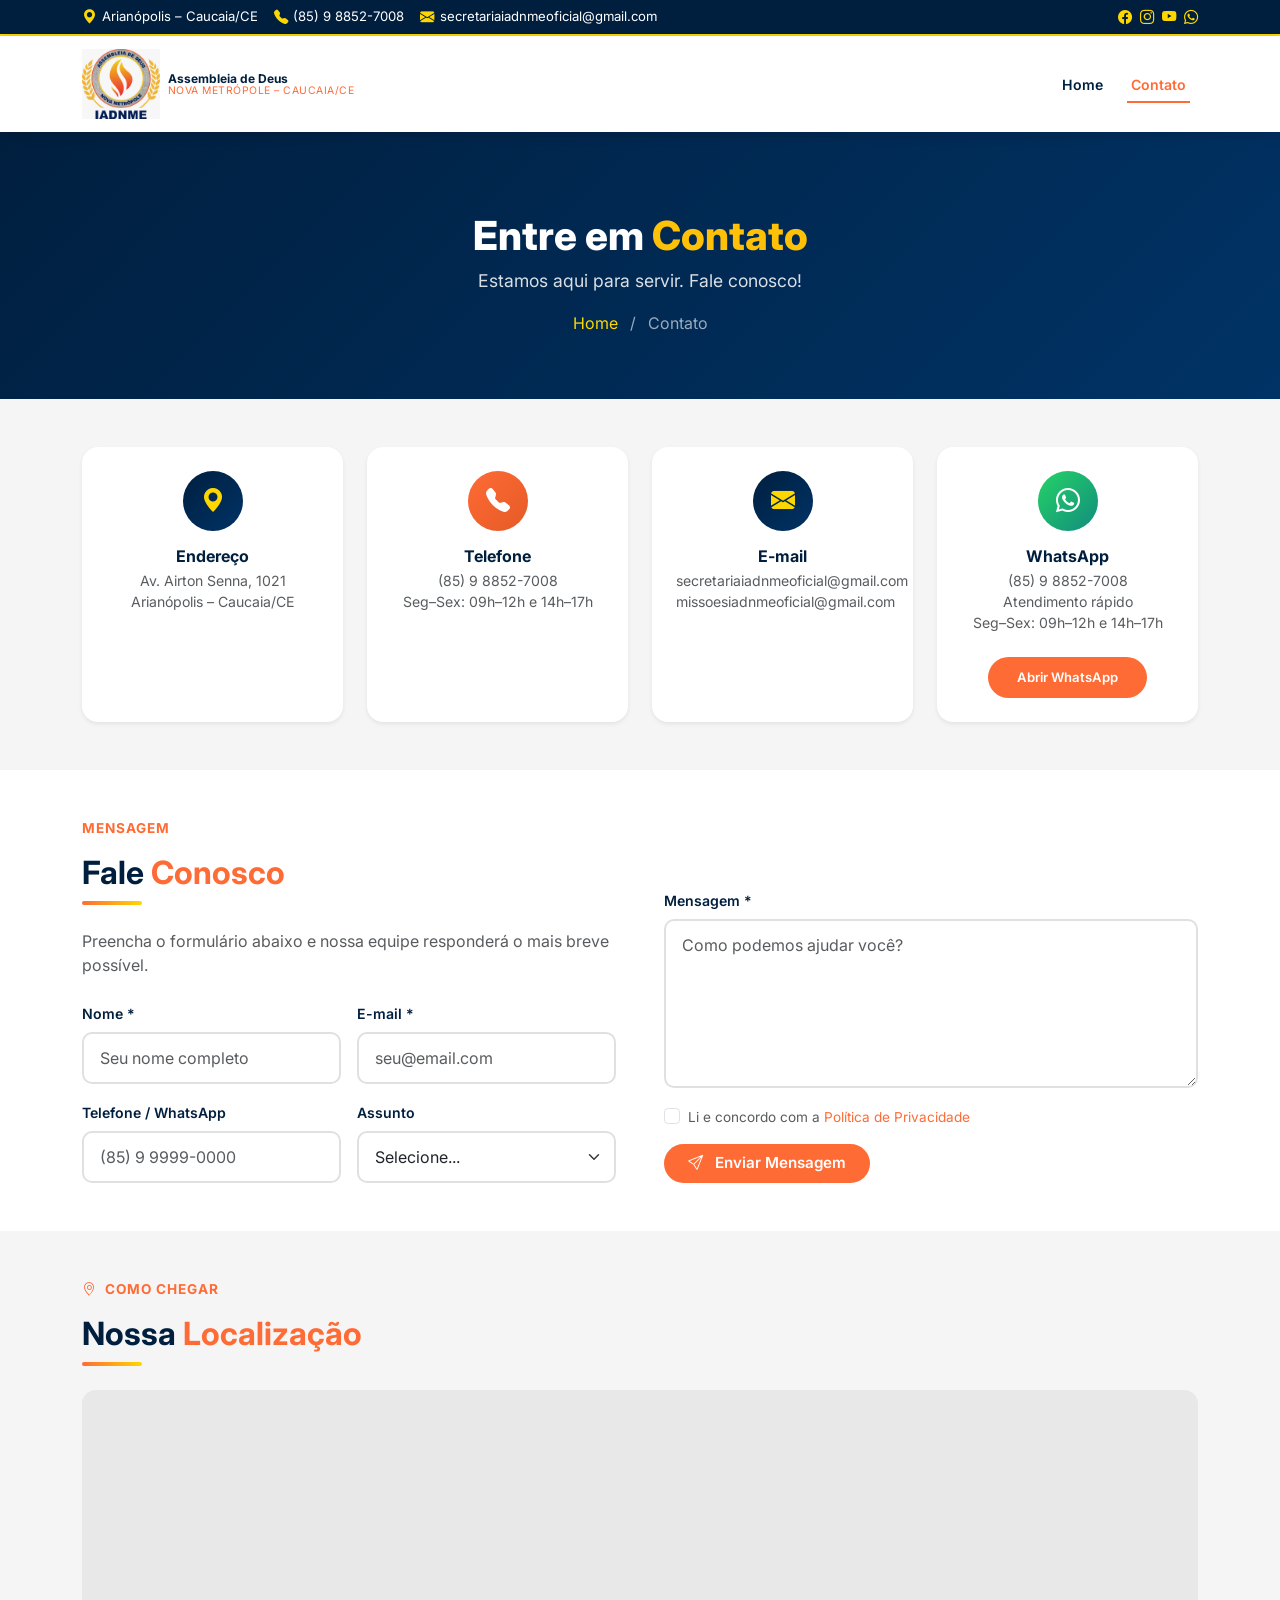
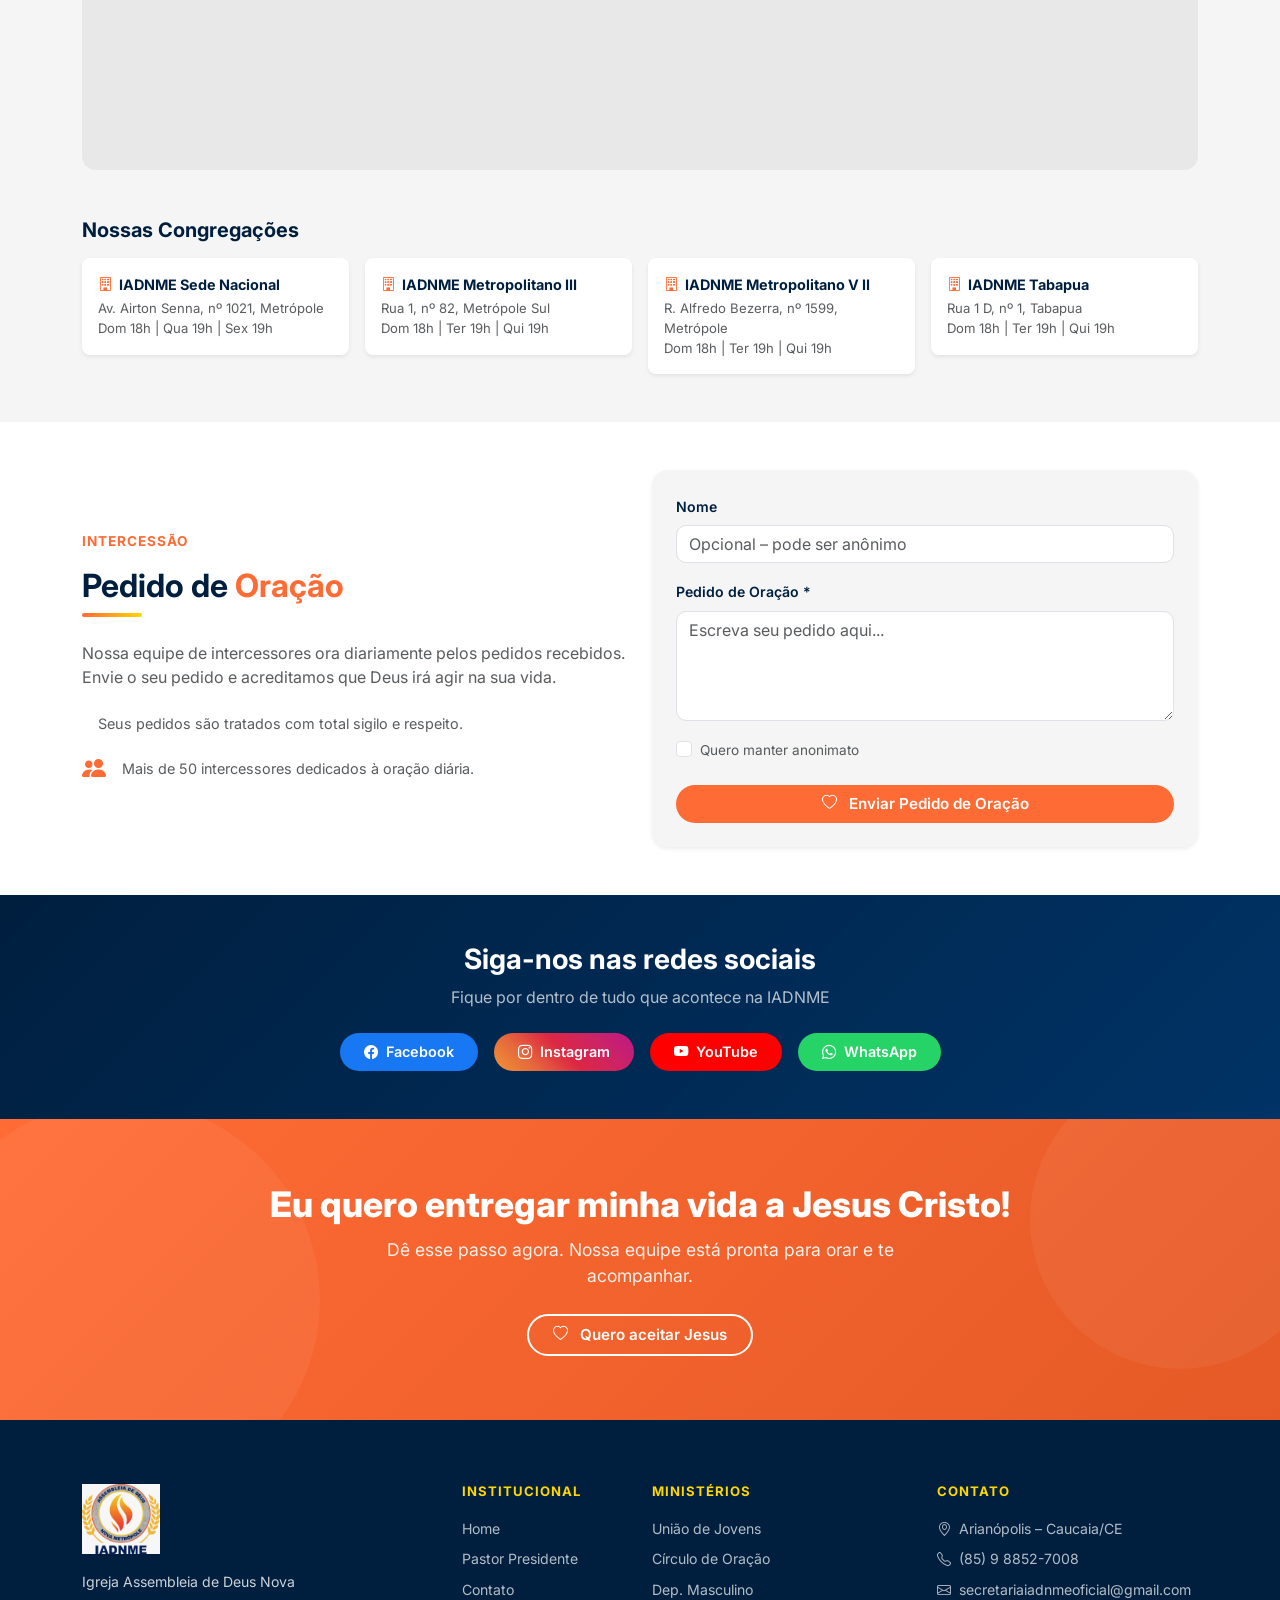
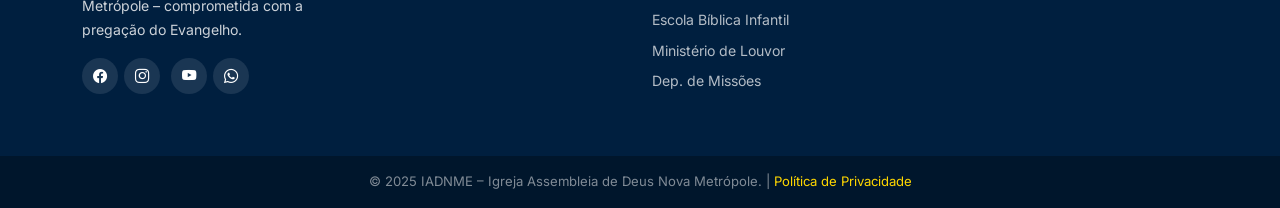
==== commit 7b9f8c35: "feat: adiciona congregacoes abaixo do mapa na secao Localizacao https://claude.ai/code/session_01X4i" ====
--- a/contato.html
+++ b/contato.html
@@ -178,6 +178,35 @@
         src="https://maps.google.com/maps?q=Av.+Airton+Senna,+1021,+Arianópolis,+Caucaia,+CE,+Brasil&output=embed"
         allowfullscreen loading="lazy" referrerpolicy="no-referrer-when-downgrade"
         title="Localização IADNME"></iframe>
+    </div>
+
+    <!-- Nossas Congregações -->
+    <h5 class="fw-bold text-azul mt-5 mb-3">Nossas Congregações</h5>
+    <div class="row g-3">
+      <div class="col-sm-6 col-lg-3">
+        <div class="p-3 rounded-3 bg-white shadow-sm">
+          <div class="fw-bold text-azul" style="font-size:.9rem;"><i class="bi bi-building text-laranja me-1"></i> IADNME Sede Nacional</div>
+          <div class="text-muted" style="font-size:.82rem;margin-top:.25rem;">Av. Airton Senna, nº 1021, Metrópole<br>Dom 18h | Qua 19h | Sex 19h</div>
+        </div>
+      </div>
+      <div class="col-sm-6 col-lg-3">
+        <div class="p-3 rounded-3 bg-white shadow-sm">
+          <div class="fw-bold text-azul" style="font-size:.9rem;"><i class="bi bi-building text-laranja me-1"></i> IADNME Metropolitano III</div>
+          <div class="text-muted" style="font-size:.82rem;margin-top:.25rem;">Rua 1, nº 82, Metrópole Sul<br>Dom 18h | Ter 19h | Qui 19h</div>
+        </div>
+      </div>
+      <div class="col-sm-6 col-lg-3">
+        <div class="p-3 rounded-3 bg-white shadow-sm">
+          <div class="fw-bold text-azul" style="font-size:.9rem;"><i class="bi bi-building text-laranja me-1"></i> IADNME Metropolitano V II</div>
+          <div class="text-muted" style="font-size:.82rem;margin-top:.25rem;">R. Alfredo Bezerra, nº 1599, Metrópole<br>Dom 18h | Ter 19h | Qui 19h</div>
+        </div>
+      </div>
+      <div class="col-sm-6 col-lg-3">
+        <div class="p-3 rounded-3 bg-white shadow-sm">
+          <div class="fw-bold text-azul" style="font-size:.9rem;"><i class="bi bi-building text-laranja me-1"></i> IADNME Tabapua</div>
+          <div class="text-muted" style="font-size:.82rem;margin-top:.25rem;">Rua 1 D, nº 1, Tabapua<br>Dom 18h | Ter 19h | Qui 19h</div>
+        </div>
+      </div>
     </div>
   </div>
 </section>
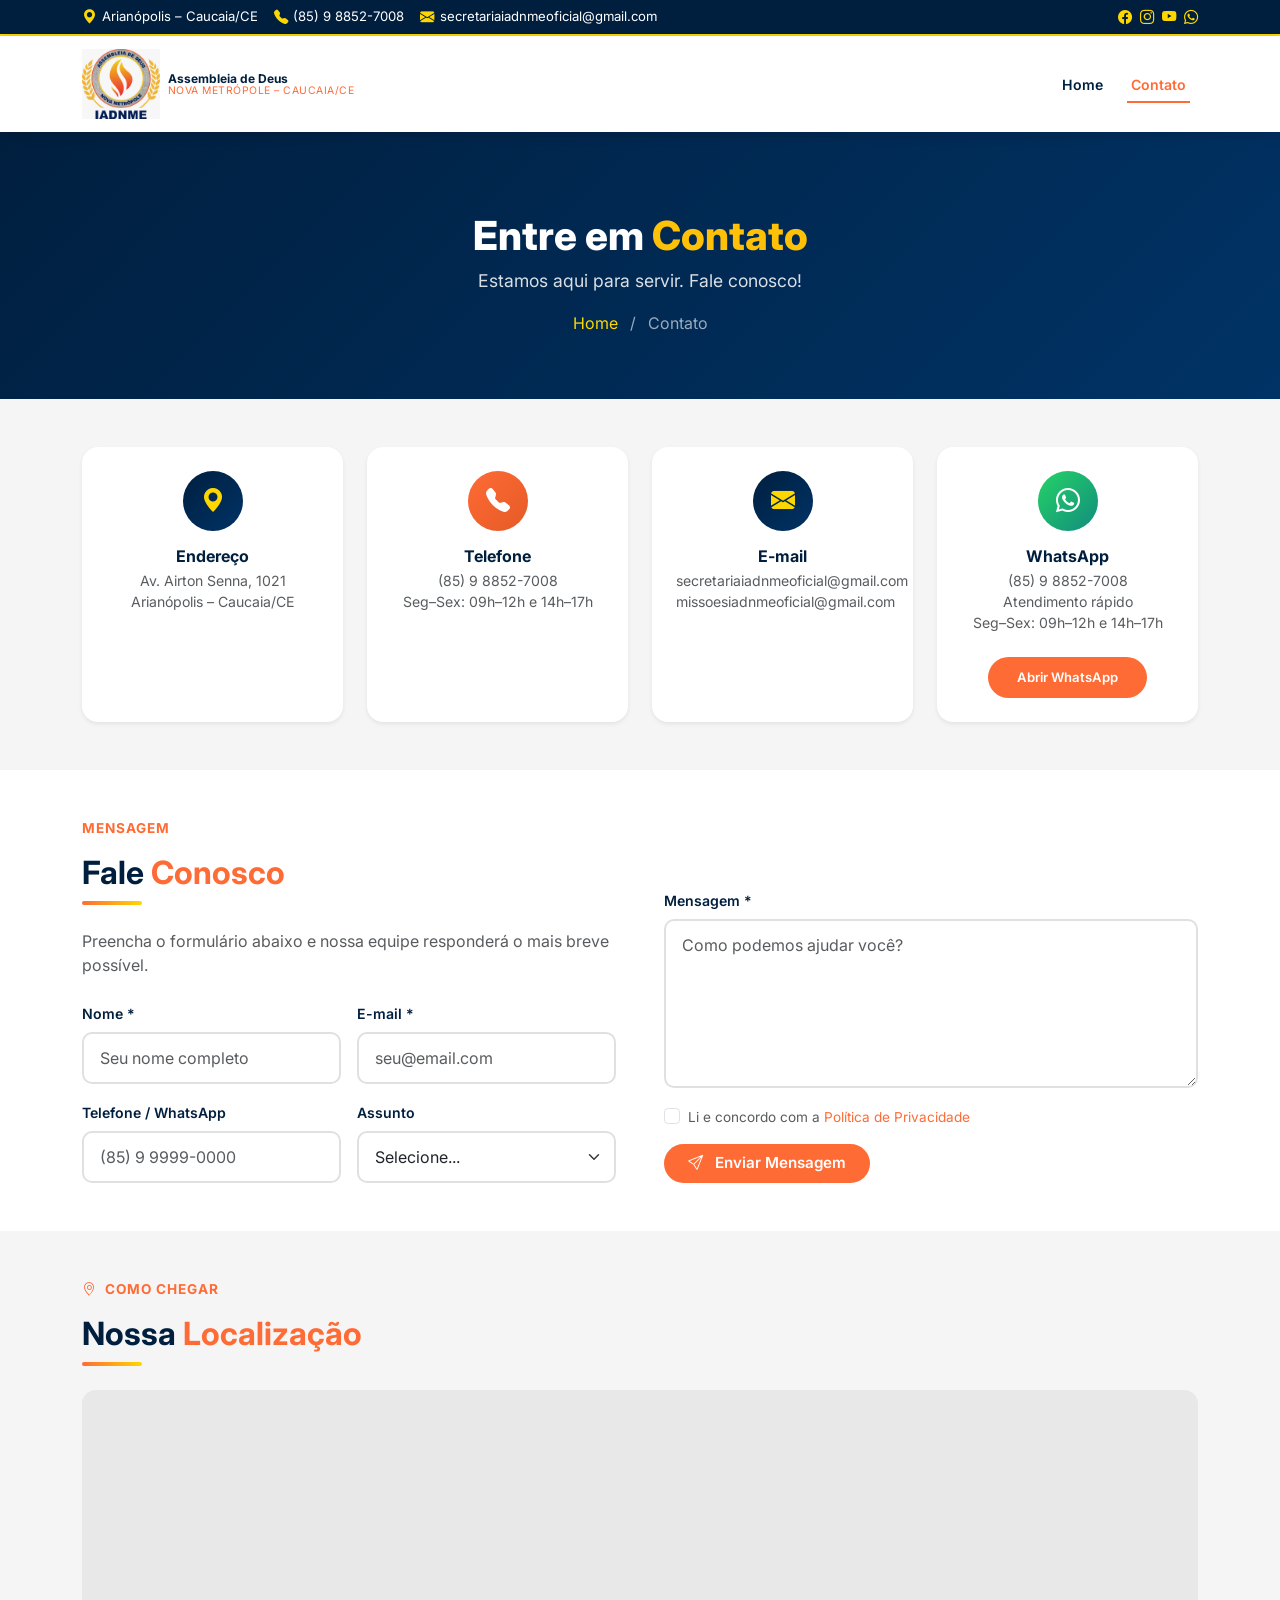
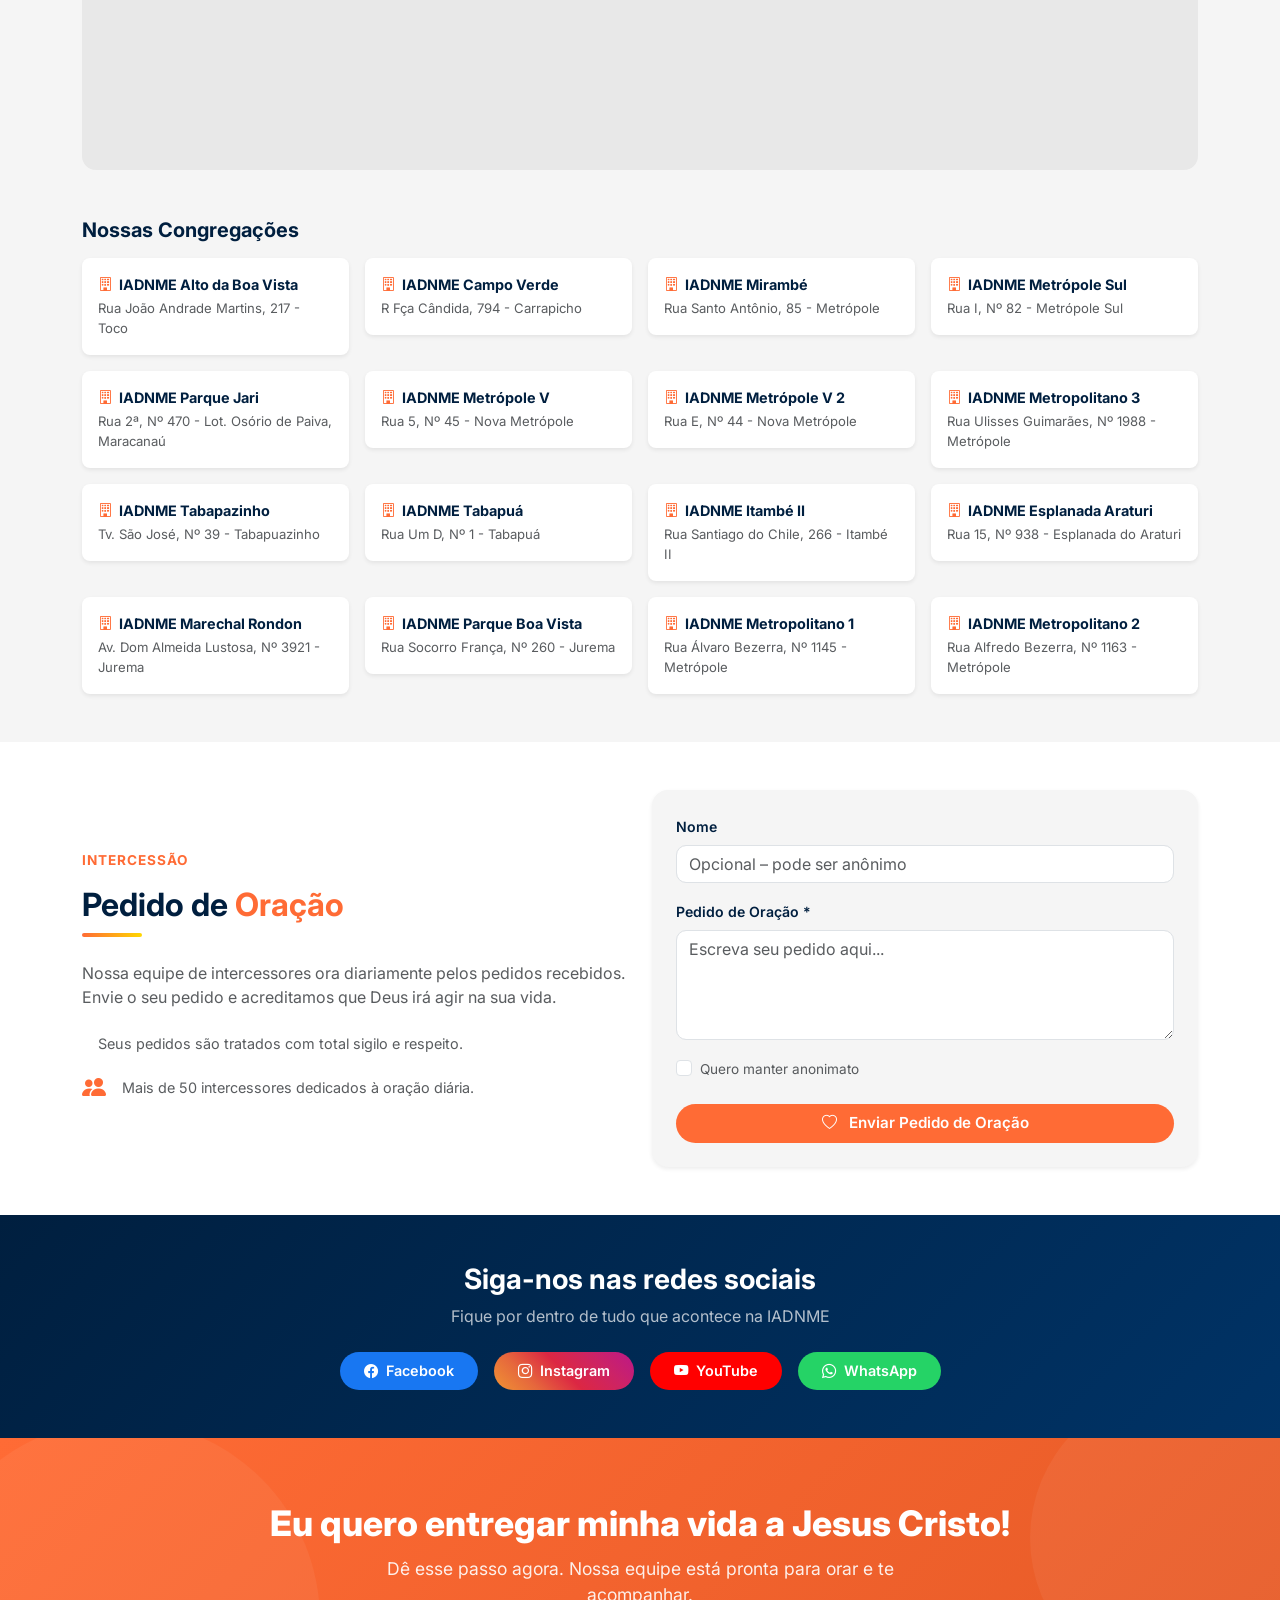
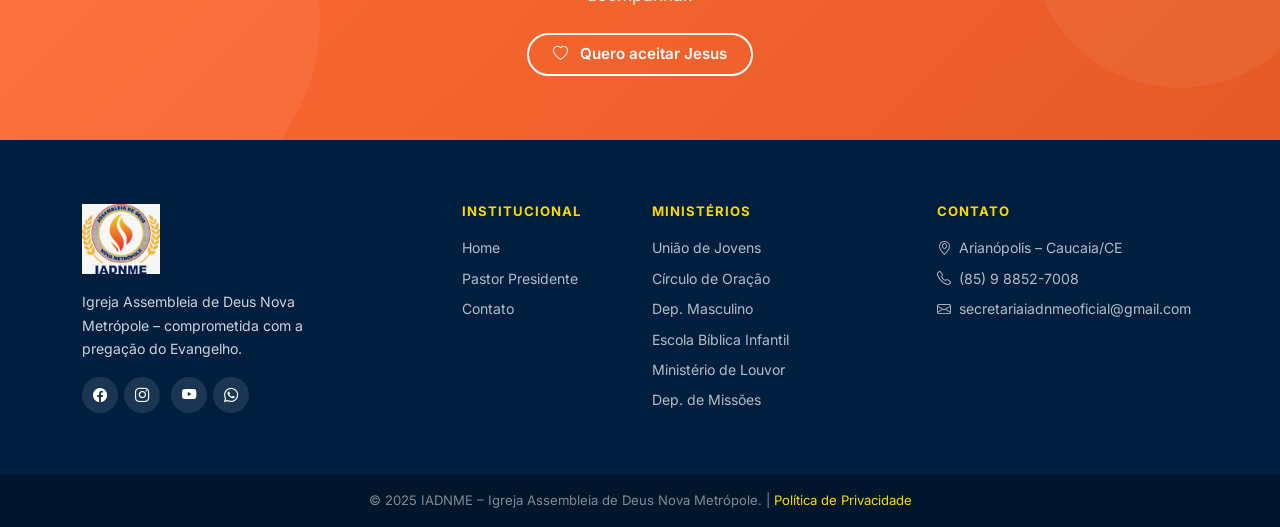
==== commit 06b2aea5: "feat: atualiza lista com 16 congregacoes e enderecos reais https://claude.ai/code/session_01X4iMpDaM" ====
--- a/contato.html
+++ b/contato.html
@@ -185,26 +185,98 @@
     <div class="row g-3">
       <div class="col-sm-6 col-lg-3">
         <div class="p-3 rounded-3 bg-white shadow-sm">
-          <div class="fw-bold text-azul" style="font-size:.9rem;"><i class="bi bi-building text-laranja me-1"></i> IADNME Sede Nacional</div>
-          <div class="text-muted" style="font-size:.82rem;margin-top:.25rem;">Av. Airton Senna, nº 1021, Metrópole<br>Dom 18h | Qua 19h | Sex 19h</div>
-        </div>
-      </div>
-      <div class="col-sm-6 col-lg-3">
-        <div class="p-3 rounded-3 bg-white shadow-sm">
-          <div class="fw-bold text-azul" style="font-size:.9rem;"><i class="bi bi-building text-laranja me-1"></i> IADNME Metropolitano III</div>
-          <div class="text-muted" style="font-size:.82rem;margin-top:.25rem;">Rua 1, nº 82, Metrópole Sul<br>Dom 18h | Ter 19h | Qui 19h</div>
-        </div>
-      </div>
-      <div class="col-sm-6 col-lg-3">
-        <div class="p-3 rounded-3 bg-white shadow-sm">
-          <div class="fw-bold text-azul" style="font-size:.9rem;"><i class="bi bi-building text-laranja me-1"></i> IADNME Metropolitano V II</div>
-          <div class="text-muted" style="font-size:.82rem;margin-top:.25rem;">R. Alfredo Bezerra, nº 1599, Metrópole<br>Dom 18h | Ter 19h | Qui 19h</div>
-        </div>
-      </div>
-      <div class="col-sm-6 col-lg-3">
-        <div class="p-3 rounded-3 bg-white shadow-sm">
-          <div class="fw-bold text-azul" style="font-size:.9rem;"><i class="bi bi-building text-laranja me-1"></i> IADNME Tabapua</div>
-          <div class="text-muted" style="font-size:.82rem;margin-top:.25rem;">Rua 1 D, nº 1, Tabapua<br>Dom 18h | Ter 19h | Qui 19h</div>
+          <div class="fw-bold text-azul" style="font-size:.9rem;"><i class="bi bi-building text-laranja me-1"></i> IADNME Alto da Boa Vista</div>
+          <div class="text-muted" style="font-size:.82rem;margin-top:.25rem;">Rua João Andrade Martins, 217 - Toco</div>
+        </div>
+      </div>
+      <div class="col-sm-6 col-lg-3">
+        <div class="p-3 rounded-3 bg-white shadow-sm">
+          <div class="fw-bold text-azul" style="font-size:.9rem;"><i class="bi bi-building text-laranja me-1"></i> IADNME Campo Verde</div>
+          <div class="text-muted" style="font-size:.82rem;margin-top:.25rem;">R Fça Cândida, 794 - Carrapicho</div>
+        </div>
+      </div>
+      <div class="col-sm-6 col-lg-3">
+        <div class="p-3 rounded-3 bg-white shadow-sm">
+          <div class="fw-bold text-azul" style="font-size:.9rem;"><i class="bi bi-building text-laranja me-1"></i> IADNME Mirambé</div>
+          <div class="text-muted" style="font-size:.82rem;margin-top:.25rem;">Rua Santo Antônio, 85 - Metrópole</div>
+        </div>
+      </div>
+      <div class="col-sm-6 col-lg-3">
+        <div class="p-3 rounded-3 bg-white shadow-sm">
+          <div class="fw-bold text-azul" style="font-size:.9rem;"><i class="bi bi-building text-laranja me-1"></i> IADNME Metrópole Sul</div>
+          <div class="text-muted" style="font-size:.82rem;margin-top:.25rem;">Rua I, Nº 82 - Metrópole Sul</div>
+        </div>
+      </div>
+      <div class="col-sm-6 col-lg-3">
+        <div class="p-3 rounded-3 bg-white shadow-sm">
+          <div class="fw-bold text-azul" style="font-size:.9rem;"><i class="bi bi-building text-laranja me-1"></i> IADNME Parque Jari</div>
+          <div class="text-muted" style="font-size:.82rem;margin-top:.25rem;">Rua 2ª, Nº 470 - Lot. Osório de Paiva, Maracanaú</div>
+        </div>
+      </div>
+      <div class="col-sm-6 col-lg-3">
+        <div class="p-3 rounded-3 bg-white shadow-sm">
+          <div class="fw-bold text-azul" style="font-size:.9rem;"><i class="bi bi-building text-laranja me-1"></i> IADNME Metrópole V</div>
+          <div class="text-muted" style="font-size:.82rem;margin-top:.25rem;">Rua 5, Nº 45 - Nova Metrópole</div>
+        </div>
+      </div>
+      <div class="col-sm-6 col-lg-3">
+        <div class="p-3 rounded-3 bg-white shadow-sm">
+          <div class="fw-bold text-azul" style="font-size:.9rem;"><i class="bi bi-building text-laranja me-1"></i> IADNME Metrópole V 2</div>
+          <div class="text-muted" style="font-size:.82rem;margin-top:.25rem;">Rua E, Nº 44 - Nova Metrópole</div>
+        </div>
+      </div>
+      <div class="col-sm-6 col-lg-3">
+        <div class="p-3 rounded-3 bg-white shadow-sm">
+          <div class="fw-bold text-azul" style="font-size:.9rem;"><i class="bi bi-building text-laranja me-1"></i> IADNME Metropolitano 3</div>
+          <div class="text-muted" style="font-size:.82rem;margin-top:.25rem;">Rua Ulisses Guimarães, Nº 1988 - Metrópole</div>
+        </div>
+      </div>
+      <div class="col-sm-6 col-lg-3">
+        <div class="p-3 rounded-3 bg-white shadow-sm">
+          <div class="fw-bold text-azul" style="font-size:.9rem;"><i class="bi bi-building text-laranja me-1"></i> IADNME Tabapazinho</div>
+          <div class="text-muted" style="font-size:.82rem;margin-top:.25rem;">Tv. São José, Nº 39 - Tabapuazinho</div>
+        </div>
+      </div>
+      <div class="col-sm-6 col-lg-3">
+        <div class="p-3 rounded-3 bg-white shadow-sm">
+          <div class="fw-bold text-azul" style="font-size:.9rem;"><i class="bi bi-building text-laranja me-1"></i> IADNME Tabapuá</div>
+          <div class="text-muted" style="font-size:.82rem;margin-top:.25rem;">Rua Um D, Nº 1 - Tabapuá</div>
+        </div>
+      </div>
+      <div class="col-sm-6 col-lg-3">
+        <div class="p-3 rounded-3 bg-white shadow-sm">
+          <div class="fw-bold text-azul" style="font-size:.9rem;"><i class="bi bi-building text-laranja me-1"></i> IADNME Itambé II</div>
+          <div class="text-muted" style="font-size:.82rem;margin-top:.25rem;">Rua Santiago do Chile, 266 - Itambé II</div>
+        </div>
+      </div>
+      <div class="col-sm-6 col-lg-3">
+        <div class="p-3 rounded-3 bg-white shadow-sm">
+          <div class="fw-bold text-azul" style="font-size:.9rem;"><i class="bi bi-building text-laranja me-1"></i> IADNME Esplanada Araturi</div>
+          <div class="text-muted" style="font-size:.82rem;margin-top:.25rem;">Rua 15, Nº 938 - Esplanada do Araturi</div>
+        </div>
+      </div>
+      <div class="col-sm-6 col-lg-3">
+        <div class="p-3 rounded-3 bg-white shadow-sm">
+          <div class="fw-bold text-azul" style="font-size:.9rem;"><i class="bi bi-building text-laranja me-1"></i> IADNME Marechal Rondon</div>
+          <div class="text-muted" style="font-size:.82rem;margin-top:.25rem;">Av. Dom Almeida Lustosa, Nº 3921 - Jurema</div>
+        </div>
+      </div>
+      <div class="col-sm-6 col-lg-3">
+        <div class="p-3 rounded-3 bg-white shadow-sm">
+          <div class="fw-bold text-azul" style="font-size:.9rem;"><i class="bi bi-building text-laranja me-1"></i> IADNME Parque Boa Vista</div>
+          <div class="text-muted" style="font-size:.82rem;margin-top:.25rem;">Rua Socorro França, Nº 260 - Jurema</div>
+        </div>
+      </div>
+      <div class="col-sm-6 col-lg-3">
+        <div class="p-3 rounded-3 bg-white shadow-sm">
+          <div class="fw-bold text-azul" style="font-size:.9rem;"><i class="bi bi-building text-laranja me-1"></i> IADNME Metropolitano 1</div>
+          <div class="text-muted" style="font-size:.82rem;margin-top:.25rem;">Rua Álvaro Bezerra, Nº 1145 - Metrópole</div>
+        </div>
+      </div>
+      <div class="col-sm-6 col-lg-3">
+        <div class="p-3 rounded-3 bg-white shadow-sm">
+          <div class="fw-bold text-azul" style="font-size:.9rem;"><i class="bi bi-building text-laranja me-1"></i> IADNME Metropolitano 2</div>
+          <div class="text-muted" style="font-size:.82rem;margin-top:.25rem;">Rua Alfredo Bezerra, Nº 1163 - Metrópole</div>
         </div>
       </div>
     </div>
